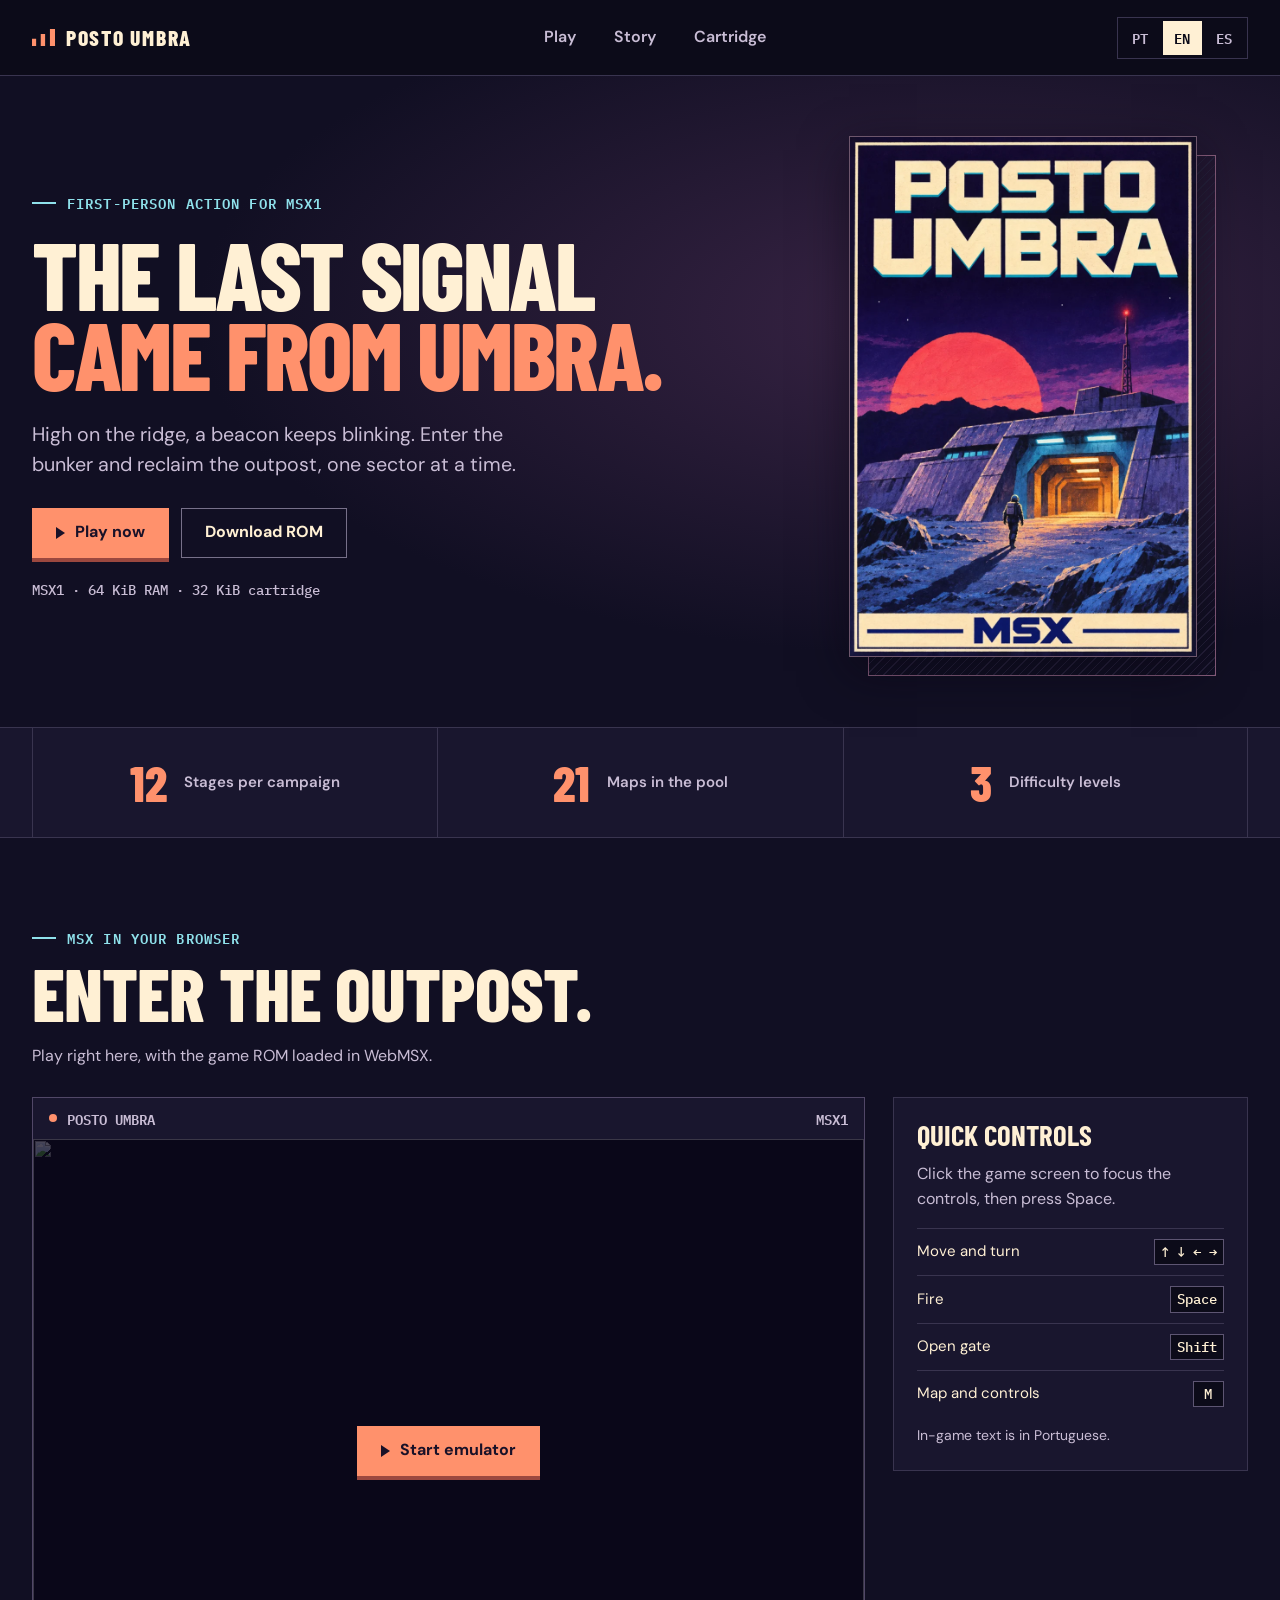
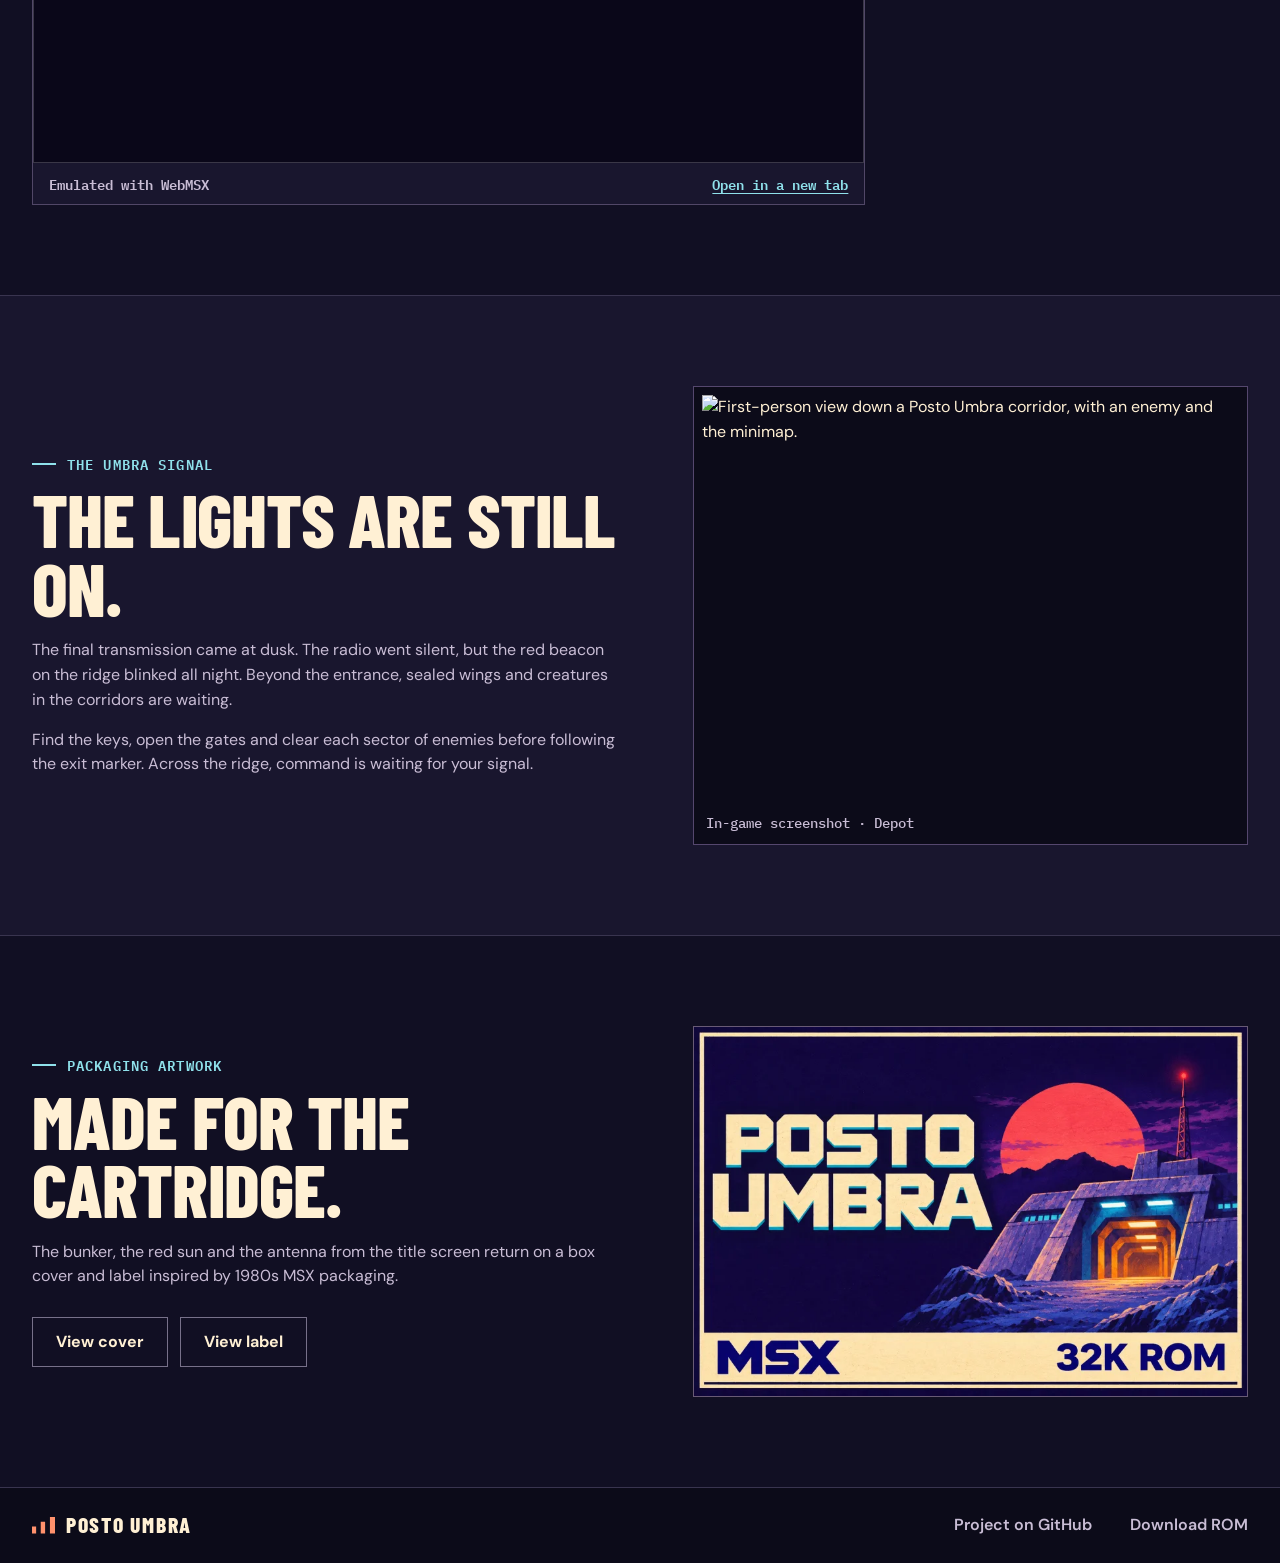
==== site/index.html @ fb12169c "Publica o hotsite multilíngue do Posto Umbra Adiciona WebMSX embutido e sincroniza a ROM do GitHub P" ====
<!doctype html>
<html lang="pt-BR">
<head>
  <meta charset="utf-8">
  <meta name="viewport" content="width=device-width, initial-scale=1">
  <meta name="theme-color" content="#110f23">
  <meta name="description" content="Recupere um bunker isolado em Posto Umbra, um jogo original para MSX1. Jogue no navegador ou baixe a ROM.">
  <meta property="og:type" content="website">
  <meta property="og:title" content="Posto Umbra • Jogue MSX no navegador">
  <meta property="og:description" content="A última transmissão veio do alto da serra. Recupere o posto, setor por setor.">
  <meta property="og:image" content="https://xandroalmeida.github.io/msx-doom/assets/capa.webp">
  <meta property="og:url" content="https://xandroalmeida.github.io/msx-doom/">
  <link rel="canonical" href="https://xandroalmeida.github.io/msx-doom/">
  <link rel="alternate" hreflang="pt-BR" href="https://xandroalmeida.github.io/msx-doom/?lang=pt">
  <link rel="alternate" hreflang="en" href="https://xandroalmeida.github.io/msx-doom/?lang=en">
  <link rel="alternate" hreflang="es" href="https://xandroalmeida.github.io/msx-doom/?lang=es">
  <link rel="preconnect" href="https://fonts.googleapis.com">
  <link rel="preconnect" href="https://fonts.gstatic.com" crossorigin>
  <link href="https://fonts.googleapis.com/css2?family=Barlow+Condensed:wght@600;700;800&family=DM+Sans:wght@400;500;600;700&family=IBM+Plex+Mono:wght@500;600&display=swap" rel="stylesheet">
  <link rel="stylesheet" href="styles.css">
  <script src="locales.js" defer></script>
  <script src="main.js" defer></script>
  <title>Posto Umbra • Jogue MSX no navegador</title>
</head>
<body id="topo">
  <a class="skip-link" href="#main" data-copy="skip">Pular para o conteúdo</a>
  <header class="site-header">
    <div class="shell header-inner">
      <a class="wordmark" href="#topo"><span class="signal-mark" aria-hidden="true"></span>POSTO UMBRA</a>
      <nav class="site-nav" aria-label="Seções" data-label="navigation">
        <a href="#jogar" data-copy="navPlay">Jogar</a>
        <a href="#historia" data-copy="navStory">História</a>
        <a href="#cartucho" data-copy="navCart">Cartucho</a>
      </nav>
      <div class="language-select" role="group" aria-label="Idioma" data-label="language">
        <button type="button" data-language="pt" lang="pt-BR" aria-pressed="true" aria-label="Português">PT</button>
        <button type="button" data-language="en" lang="en" aria-pressed="false" aria-label="English">EN</button>
        <button type="button" data-language="es" lang="es" aria-pressed="false" aria-label="Español">ES</button>
      </div>
    </div>
  </header>

  <main id="main">
    <section class="hero shell" aria-labelledby="hero-title">
      <div class="hero-copy">
        <p class="eyebrow"><span class="signal-line" aria-hidden="true"></span><span data-copy="heroEyebrow">Ação em primeira pessoa para MSX1</span></p>
        <h1 id="hero-title"><span data-copy="heroTitle">O último sinal</span><em data-copy="heroAccent">veio de Umbra.</em></h1>
        <p class="hero-description" data-copy="heroBody">No alto da serra, uma antena insiste em piscar. Entre no bunker e recupere o posto, setor por setor.</p>
        <div class="action-row">
          <a class="button primary" href="#jogar" data-start><span class="play-icon" aria-hidden="true"></span><span data-copy="playNow">Jogar agora</span></a>
          <a class="button secondary" href="posto-umbra.rom" download data-copy="download">Baixar ROM</a>
        </div>
        <p class="hero-platform" data-copy="platform">MSX1 · 64 KiB de RAM · Cartucho de 32 KiB</p>
      </div>
      <figure class="hero-cover">
        <img src="assets/capa.webp" width="800" height="1200" fetchpriority="high" alt="Capa do Posto Umbra. Um explorador diante de um bunker iluminado sob um sol vermelho." data-alt="coverAlt">
      </figure>
    </section>

    <section class="campaign-strip" aria-label="A campanha em números" data-label="stats">
      <dl class="shell campaign-numbers">
        <div><dt data-copy="statStages">Fases por campanha</dt><dd>12</dd></div>
        <div><dt data-copy="statMaps">Mapas no sorteio</dt><dd>21</dd></div>
        <div><dt data-copy="statLevels">Níveis de dificuldade</dt><dd>3</dd></div>
      </dl>
    </section>

    <section class="play-section shell section" id="jogar" aria-labelledby="play-title">
      <div class="section-heading">
        <p class="eyebrow"><span class="signal-line" aria-hidden="true"></span><span data-copy="playEyebrow">MSX no navegador</span></p>
        <h2 id="play-title" data-copy="playTitle">Entre no posto.</h2>
        <p data-copy="playIntro">O jogo roda aqui mesmo, com a ROM carregada no WebMSX.</p>
      </div>
      <div class="play-layout">
        <div class="console">
          <div class="console-header"><span class="console-led" aria-hidden="true"></span><span>POSTO UMBRA</span><span id="release-version">MSX1</span></div>
          <div class="console-screen" id="console-screen">
            <div class="console-poster" id="console-poster">
              <img src="assets/title.png" width="544" height="416" loading="lazy" alt="" aria-hidden="true">
              <button type="button" class="button primary" data-start><span class="play-icon" aria-hidden="true"></span><span data-copy="launch">Iniciar emulador</span></button>
            </div>
          </div>
          <div class="console-footer">
            <span data-copy="emulatorCredit">Emulação com WebMSX</span>
            <a id="external-player" href="https://webmsx.org/cbios/" target="_blank" rel="noopener" data-copy="external">Abrir em outra aba</a>
          </div>
          <noscript><p class="console-note">Ative o JavaScript para jogar no navegador. A ROM também está disponível para download.</p></noscript>
        </div>
        <aside class="play-guide" aria-labelledby="controls-title">
          <h3 id="controls-title" data-copy="controlsTitle">Comandos rápidos</h3>
          <p class="keyboard-hint" data-copy="startHint">Clique na tela do jogo para ativar os controles e pressione Espaço.</p>
          <p class="touch-hint" data-copy="touchHint">Use as setas na tela e toque em A para começar. Na horizontal, há mais espaço para jogar.</p>
          <dl class="key-list">
            <div><dt data-copy="keyMove">Mover e girar</dt><dd><kbd aria-label="Setas" data-label="arrows">↑ ↓ ← →</kbd></dd></div>
            <div><dt data-copy="keyFire">Atirar</dt><dd><kbd data-copy="keySpace">Espaço</kbd></dd></div>
            <div><dt data-copy="keyDoor">Abrir portão</dt><dd><kbd>Shift</kbd></dd></div>
            <div><dt data-copy="keyPause">Mapa e comandos</dt><dd><kbd>M</kbd></dd></div>
          </dl>
          <p class="guide-note" data-copy="gameLanguage">O jogo tem textos em português.</p>
        </aside>
      </div>
    </section>

    <section class="story-band" id="historia" aria-labelledby="story-title">
      <div class="shell section story-layout">
        <div class="story-copy">
          <p class="eyebrow"><span class="signal-line" aria-hidden="true"></span><span data-copy="storyEyebrow">O sinal de Umbra</span></p>
          <h2 id="story-title" data-copy="storyTitle">As luzes ainda estão acesas.</h2>
          <p data-copy="storyBody">A última transmissão chegou ao anoitecer. O rádio ficou mudo, mas a luz vermelha no alto da serra piscou a noite inteira. Quando você cruza a entrada, encontra alas fechadas e criaturas nos corredores.</p>
          <p class="story-end" data-copy="storyEnd">Recolha as chaves, abra os portões e elimine os inimigos antes de seguir até a saída. Do outro lado da serra, a central espera seu sinal.</p>
        </div>
        <figure class="game-frame">
          <img src="assets/gameplay.png" width="544" height="416" loading="lazy" alt="Corredor do Posto Umbra em primeira pessoa, com um inimigo e o minimapa." data-alt="gameplayAlt">
          <figcaption data-copy="gameplayCaption">Captura do jogo · Depósito</figcaption>
        </figure>
      </div>
    </section>

    <section class="packaging shell section" id="cartucho" aria-labelledby="cart-title">
      <div>
        <p class="eyebrow"><span class="signal-line" aria-hidden="true"></span><span data-copy="cartEyebrow">Arte da embalagem</span></p>
        <h2 id="cart-title" data-copy="cartTitle">Pronto para o cartucho.</h2>
        <p data-copy="cartBody">O bunker, o sol vermelho e a antena da abertura ganharam uma capa e um rótulo inspirados nas embalagens de MSX dos anos 80.</p>
        <div class="action-row">
          <a class="button secondary" href="art/capa-posto-umbra.png" data-copy="viewCover">Ver capa</a>
          <a class="button secondary" href="art/rotulo-posto-umbra.png" data-copy="viewLabel">Ver rótulo</a>
        </div>
      </div>
      <img src="assets/rotulo.webp" width="840" height="560" alt="Rótulo do cartucho, com o bunker iluminado e a marca Posto Umbra." data-alt="labelAlt">
    </section>
  </main>

  <footer class="site-footer">
    <div class="shell footer-inner">
      <a class="wordmark" href="#topo"><span class="signal-mark" aria-hidden="true"></span>POSTO UMBRA</a>
      <div class="footer-links">
        <a href="https://github.com/xandroalmeida/msx-doom" data-copy="repo">Projeto no GitHub</a>
        <a href="posto-umbra.rom" download data-copy="download">Baixar ROM</a>
      </div>
    </div>
  </footer>
</body>
</html>
---- site/styles.css ----
:root {
  color-scheme: dark;
  --background: #110f23;
  --surface: #19162e;
  --surface-deep: #0c0b19;
  --line: #39344f;
  --cream: #fff0d4;
  --muted: #c9bdd5;
  --orange: #ff916c;
  --orange-hover: #ffac8f;
  --cyan: #8fe1eb;
  --condensed: "Barlow Condensed", "Arial Narrow", sans-serif;
  --mono: "IBM Plex Mono", monospace;
  --body: "DM Sans", system-ui, sans-serif;
}

*, *::before, *::after { box-sizing: border-box; }
html { scroll-behavior: smooth; }
body {
  margin: 0;
  background: var(--background);
  color: var(--cream);
  font: 1rem/1.55 var(--body);
  -webkit-font-smoothing: antialiased;
}

a { color: inherit; }
a:focus-visible, button:focus-visible {
  outline: 2px solid var(--cyan);
  outline-offset: 5px;
}

[hidden] { display: none !important; }
img { display: block; max-width: 100%; height: auto; }
figure, p, h1, h2, h3, dl, dd { margin: 0; }
.shell { width: min(100% - 64px, 1240px); margin-inline: auto; }
.section { padding-block: 90px; scroll-margin-top: 26px; }

.skip-link {
  position: absolute;
  z-index: 10;
  inset: 12px auto auto 12px;
  padding: 12px 18px;
  background: var(--cream);
  color: var(--surface-deep);
  transform: translateY(-160%);
}
.skip-link:focus { transform: none; }

.site-header {
  border-bottom: 1px solid var(--line);
  background: var(--surface-deep);
}
.header-inner, .footer-inner {
  min-height: 75px;
  display: flex;
  align-items: center;
  justify-content: space-between;
  gap: 24px;
}
.wordmark {
  display: inline-flex;
  align-items: center;
  gap: 11px;
  text-decoration: none;
  font: 800 1.35rem/1 var(--condensed);
  letter-spacing: .08em;
  white-space: nowrap;
}
.signal-mark {
  width: 23px;
  height: 17px;
  background: linear-gradient(to top, var(--orange), var(--orange));
  clip-path: polygon(0 100%, 0 58%, 18% 58%, 18% 100%, 38% 100%, 38% 30%, 57% 30%, 57% 100%, 78% 100%, 78% 0, 100% 0, 100% 100%);
  flex: none;
}
.site-nav, .footer-links { display: flex; gap: clamp(15px, 3vw, 38px); align-items: center; }
.site-nav a, .footer-links a {
  color: var(--muted);
  font-weight: 600;
  text-decoration: none;
  white-space: nowrap;
}
.site-nav a:hover, .footer-links a:hover { color: var(--cream); }
.language-select {
  display: flex;
  border: 1px solid var(--line);
  padding: 3px;
  gap: 3px;
  flex: none;
}
.language-select button {
  min-width: 39px;
  min-height: 34px;
  border: 0;
  background: transparent;
  color: var(--muted);
  font: 600 .875rem var(--mono);
  cursor: pointer;
}
.language-select button[aria-pressed="true"] { background: var(--cream); color: var(--surface-deep); }

.hero {
  display: grid;
  grid-template-columns: minmax(0, 1.35fr) minmax(280px, .9fr);
  align-items: center;
  gap: clamp(38px, 7vw, 105px);
  min-height: 650px;
  padding-block: 60px 70px;
}
.hero::before {
  content: "";
  position: absolute;
  z-index: -1;
  inset: 75px 0 auto;
  height: 670px;
  background: radial-gradient(ellipse at 74% 36%, #392445 0%, var(--background) 56%, var(--background) 75%);
  pointer-events: none;
}
.eyebrow {
  color: var(--cyan);
  display: flex;
  gap: 11px;
  align-items: center;
  font: 600 .875rem/1.45 var(--mono);
  letter-spacing: .08em;
  text-transform: uppercase;
}
.signal-line { width: 24px; flex: none; height: 2px; background: var(--cyan); }
.hero h1 {
  font: 800 clamp(4.6rem, 7.4vw, 7.3rem)/.84 var(--condensed);
  letter-spacing: -.025em;
  text-transform: uppercase;
  margin: 21px 0 25px;
}
.hero h1 span, .hero h1 em { display: block; }
.hero h1 em { color: var(--orange); font-style: normal; }
.hero-description { max-width: 36ch; font-size: 1.23rem; color: var(--muted); }
.hero-platform {
  color: var(--muted);
  font: 500 .875rem/1.45 var(--mono);
  margin-top: 22px;
}
.action-row { display: flex; flex-wrap: wrap; gap: 12px; margin-top: 28px; }
.button {
  display: inline-flex;
  justify-content: center;
  align-items: center;
  gap: 10px;
  min-height: 50px;
  padding: 11px 23px;
  border: 1px solid transparent;
  color: var(--cream);
  font: 700 1rem/1.3 var(--body);
  text-decoration: none;
  cursor: pointer;
  transition: background .16s ease, color .16s ease, border-color .16s ease;
}
.button.primary { color: #191128; background: var(--orange); box-shadow: 0 4px 0 #9c483f; }
.button.primary:hover { background: var(--orange-hover); }
.button.secondary { border-color: #777089; background: transparent; }
.button.secondary:hover { border-color: var(--cream); background: #ffffff0e; }
.play-icon {
  width: 0;
  height: 0;
  border-top: 6px solid transparent;
  border-bottom: 6px solid transparent;
  border-left: 9px solid currentColor;
}
.hero-cover {
  width: min(100%, 348px);
  justify-self: center;
  position: relative;
}
.hero-cover::before {
  content: "";
  position: absolute;
  z-index: -1;
  inset: 19px -19px -19px 19px;
  border: 1px solid #895e7d;
  background: repeating-linear-gradient(-45deg, #26213b 0 1px, transparent 1px 6px);
}
.hero-cover img { border: 1px solid #6d566c; width: 100%; box-shadow: 0 14px 44px #08061290; }

.campaign-strip { border-block: 1px solid var(--line); background: var(--surface); }
.campaign-numbers { display: grid; grid-template-columns: repeat(3, minmax(0, 1fr)); }
.campaign-numbers div {
  display: flex;
  gap: 17px;
  align-items: center;
  justify-content: center;
  min-height: 109px;
  padding: 14px 18px;
  border-left: 1px solid var(--line);
}
.campaign-numbers div:last-child { border-right: 1px solid var(--line); }
.campaign-numbers dd { order: -1; color: var(--orange); font: 800 3.1rem/.9 var(--condensed); }
.campaign-numbers dt { color: var(--muted); font-size: .9375rem; font-weight: 600; }

.section h2 {
  font: 800 clamp(2.85rem, 6vw, 4.65rem)/.92 var(--condensed);
  text-transform: uppercase;
  letter-spacing: -.012em;
  margin-block: 11px 16px;
}
.section-heading { margin-bottom: 28px; }
.section-heading > p:last-child, .story-copy > p:not(.eyebrow), .packaging > div > p:not(.eyebrow) {
  color: var(--muted);
  max-width: 56ch;
}
.play-layout {
  display: grid;
  grid-template-columns: minmax(0, 2.35fr) minmax(235px, 1fr);
  gap: 28px;
  align-items: start;
}
.console { border: 1px solid #514767; background: var(--surface); }
.console-header, .console-footer {
  display: flex;
  gap: 10px;
  align-items: center;
  padding: 11px 16px;
  color: var(--muted);
  font: 600 .875rem/1.4 var(--mono);
}
.console-header span:last-child, .console-footer a { margin-left: auto; }
.console-led { height: 8px; width: 8px; flex: none; background: var(--orange); border-radius: 50%; }
.console-footer { flex-wrap: wrap; }
.console-footer a { color: var(--cyan); text-underline-offset: 3px; }
.console-screen { aspect-ratio: 4 / 3; background: #070611; position: relative; }
.console-poster { position: absolute; inset: 0; display: grid; place-items: center; isolation: isolate; }
.console-poster::after {
  content: "";
  position: absolute;
  inset: 0;
  z-index: -1;
  background: #0b071dbc;
}
.console-poster img { position: absolute; inset: 0; width: 100%; height: 100%; object-fit: cover; z-index: -2; image-rendering: pixelated; }
.console-screen iframe { display: block; width: 100%; height: 100%; border: 0; }
.console-note { margin: 0 16px 12px; color: var(--muted); }

.play-guide { background: var(--surface); border: 1px solid var(--line); padding: 23px; }
.play-guide h3 { font: 700 1.8rem/1 var(--condensed); text-transform: uppercase; }
.play-guide > p { color: var(--muted); margin-top: 13px; }
.play-guide .touch-hint { display: none; }
.key-list { margin-top: 16px; font-size: .9375rem; }
.key-list div { display: flex; justify-content: space-between; gap: 6px; align-items: center; border-top: 1px solid var(--line); padding: 10px 0; }
kbd {
  display: inline-block;
  border: 1px solid #5d5572;
  min-width: 31px;
  text-align: center;
  padding: 2px 6px;
  white-space: nowrap;
  background: var(--surface-deep);
  font: 500 .875rem/1.45 var(--mono);
}
.play-guide .guide-note { font-size: .875rem; margin-top: 8px; }

.story-band { background: var(--surface); border-block: 1px solid var(--line); }
.story-layout, .packaging { display: grid; grid-template-columns: minmax(0, 1fr) minmax(0, .95fr); gap: clamp(28px, 6vw, 80px); align-items: center; }
.story-copy .story-end { color: var(--cream); margin-top: 15px; }
.game-frame { border: 1px solid #55476e; background: var(--surface-deep); padding: 8px; }
.game-frame img { width: 100%; image-rendering: pixelated; }
.game-frame figcaption { color: var(--muted); font: 500 .875rem var(--mono); padding: 8px 4px 4px; }
.packaging img { width: 100%; border: 1px solid #685a75; }
.site-footer { border-top: 1px solid var(--line); background: var(--surface-deep); }
.footer-inner { padding-block: 17px; }

@media (pointer: coarse) {
  .play-guide .touch-hint { display: block; }
  .play-guide .keyboard-hint { display: none; }
}

@media (max-width: 870px) {
  .shell { width: min(100% - 44px, 1240px); }
  .hero { min-height: 0; gap: 30px; grid-template-columns: minmax(0, 1fr) minmax(190px, .65fr); padding-block: 55px; }
  .hero h1 { font-size: clamp(3.8rem, 9.5vw, 6rem); }
  .section { padding-block: 64px; }
  .play-layout { grid-template-columns: minmax(0, 1.8fr) minmax(220px, 1fr); gap: 16px; }
  .play-guide { padding: 18px; }
}

@media (max-width: 640px) {
  .shell { width: calc(100% - 36px); }
  .header-inner { min-height: 62px; flex-wrap: wrap; gap: 0 12px; padding-top: 12px; }
  .header-inner .wordmark { order: 0; }
  .language-select { order: 1; }
  .site-nav { order: 2; width: 100%; padding-block: 10px; gap: 22px; font-size: .9rem; }
  .hero, .story-layout, .packaging, .play-layout { grid-template-columns: minmax(0, 1fr); }
  .hero { padding-block: 38px 47px; gap: 36px; }
  .hero h1 { font-size: clamp(3.75rem, 13.7vw, 5.2rem); margin-block: 14px 18px; }
  .hero-description { font-size: 1.0625rem; }
  .hero-cover { width: min(67%, 290px); }
  .hero-cover::before { inset: 10px -10px -10px 10px; }
  .campaign-numbers div { flex-direction: column; text-align: center; gap: 6px; justify-content: start; min-height: 96px; padding-inline: 5px; }
  .campaign-numbers dd { font-size: 2.5rem; }
  .campaign-numbers dt { font-size: .875rem; line-height: 1.25; }
  .section { padding-block: 50px; }
  .footer-links, .footer-inner { flex-wrap: wrap; gap: 12px 22px; }
  .console-header, .console-footer { padding-inline: 12px; }
}

@media (prefers-reduced-motion: reduce) {
  html { scroll-behavior: auto; }
  * { transition: none !important; }
}
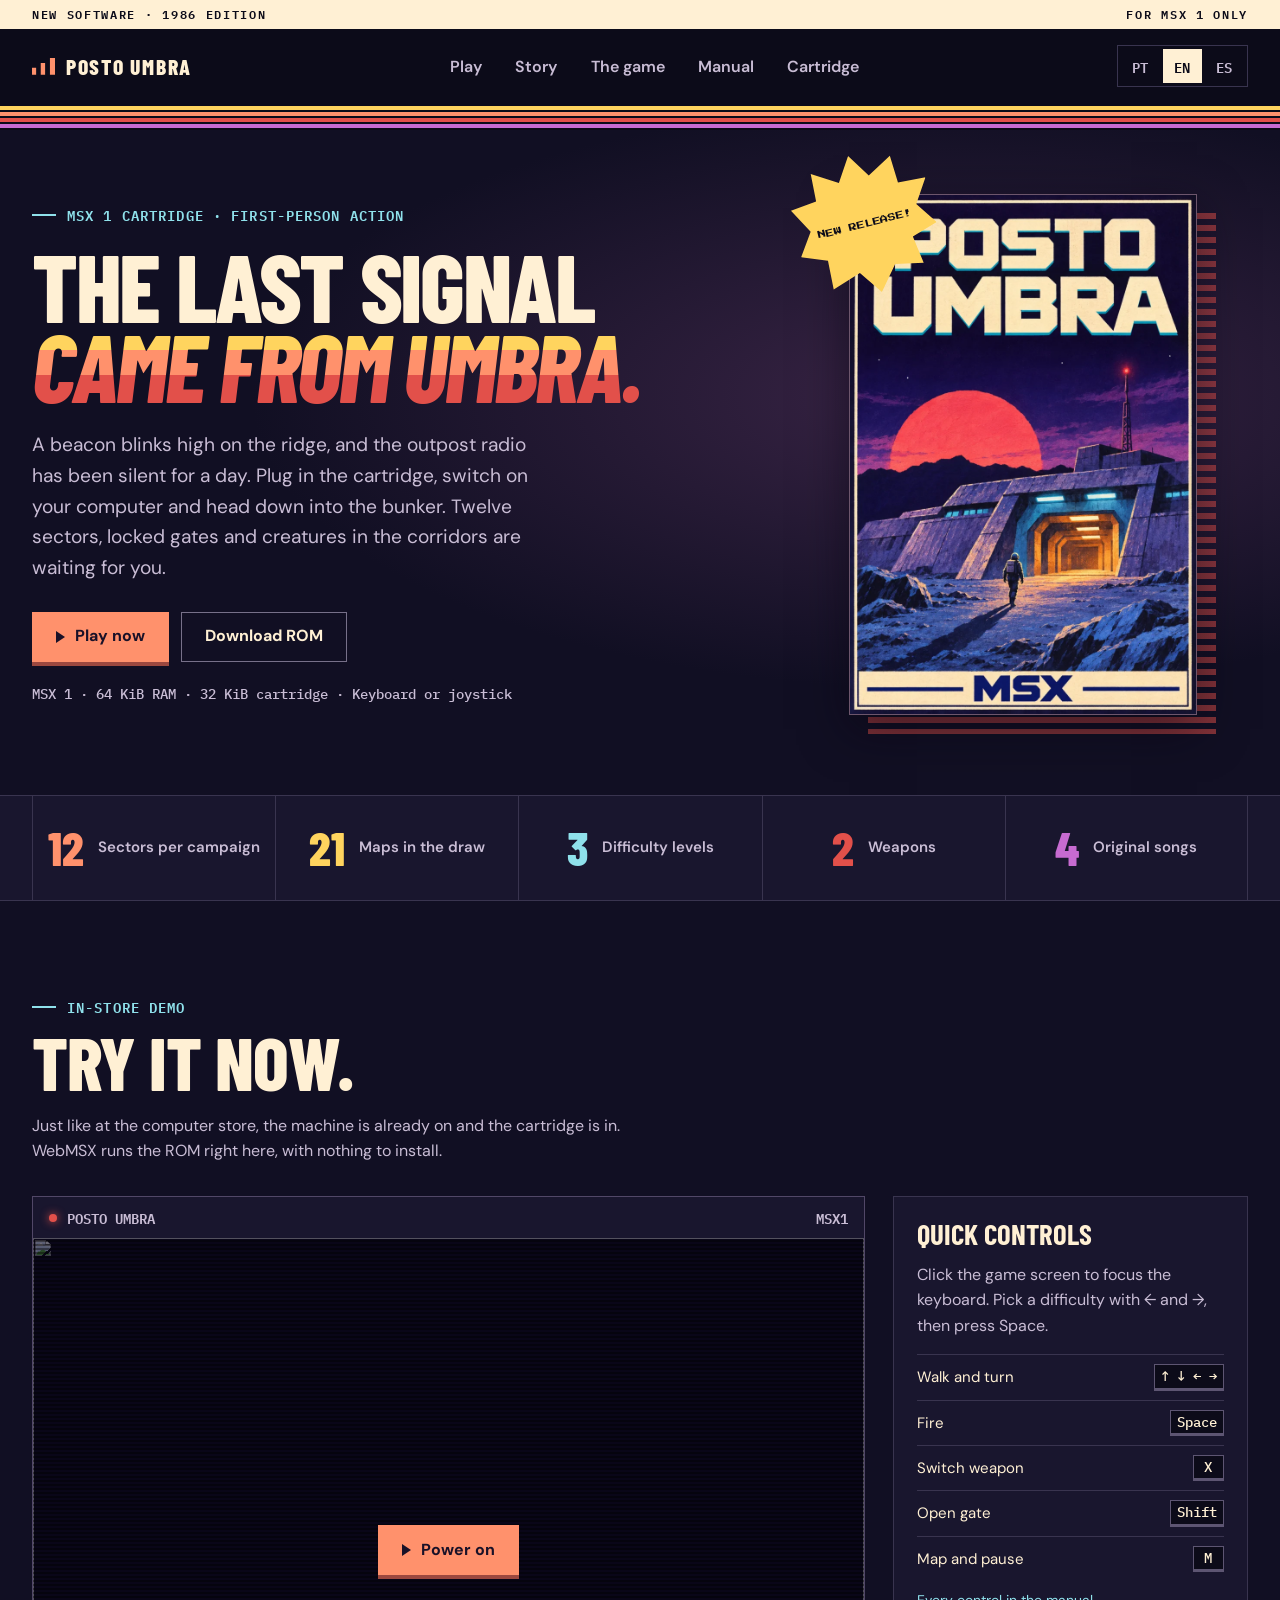
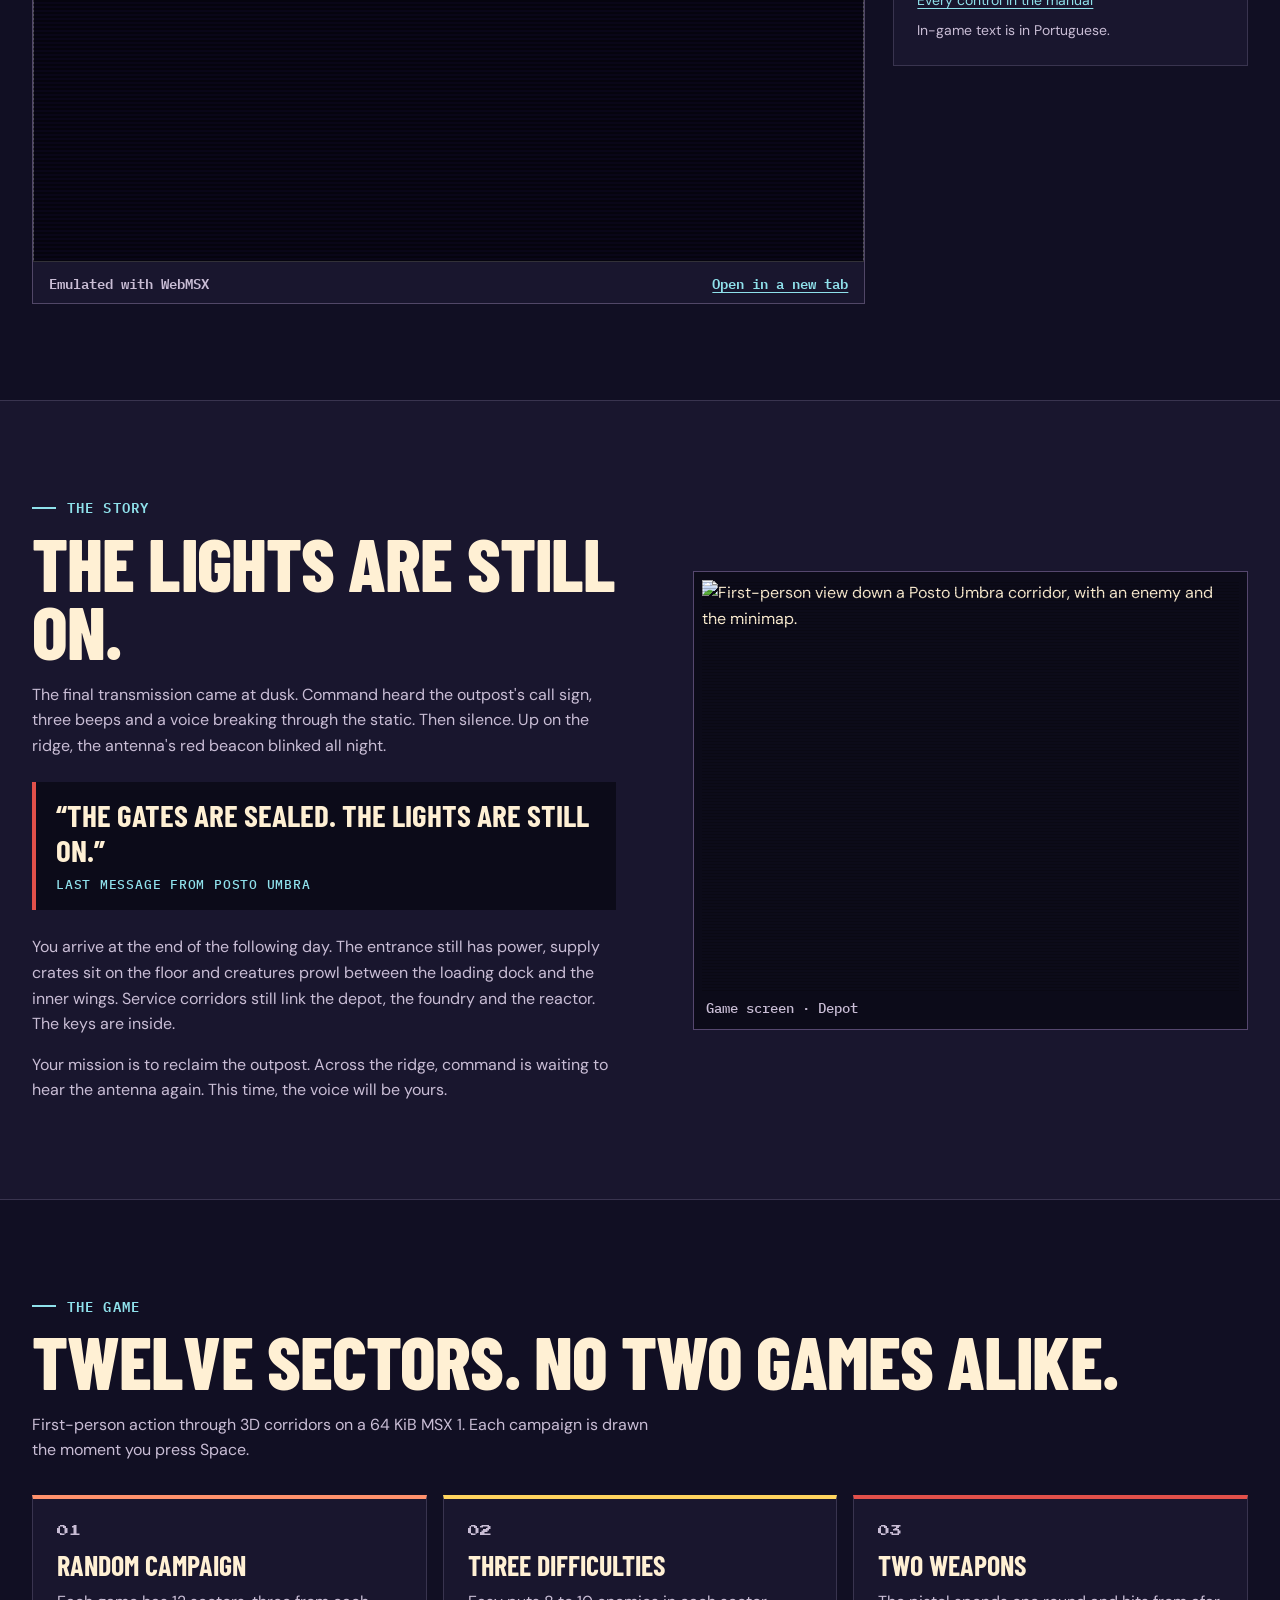
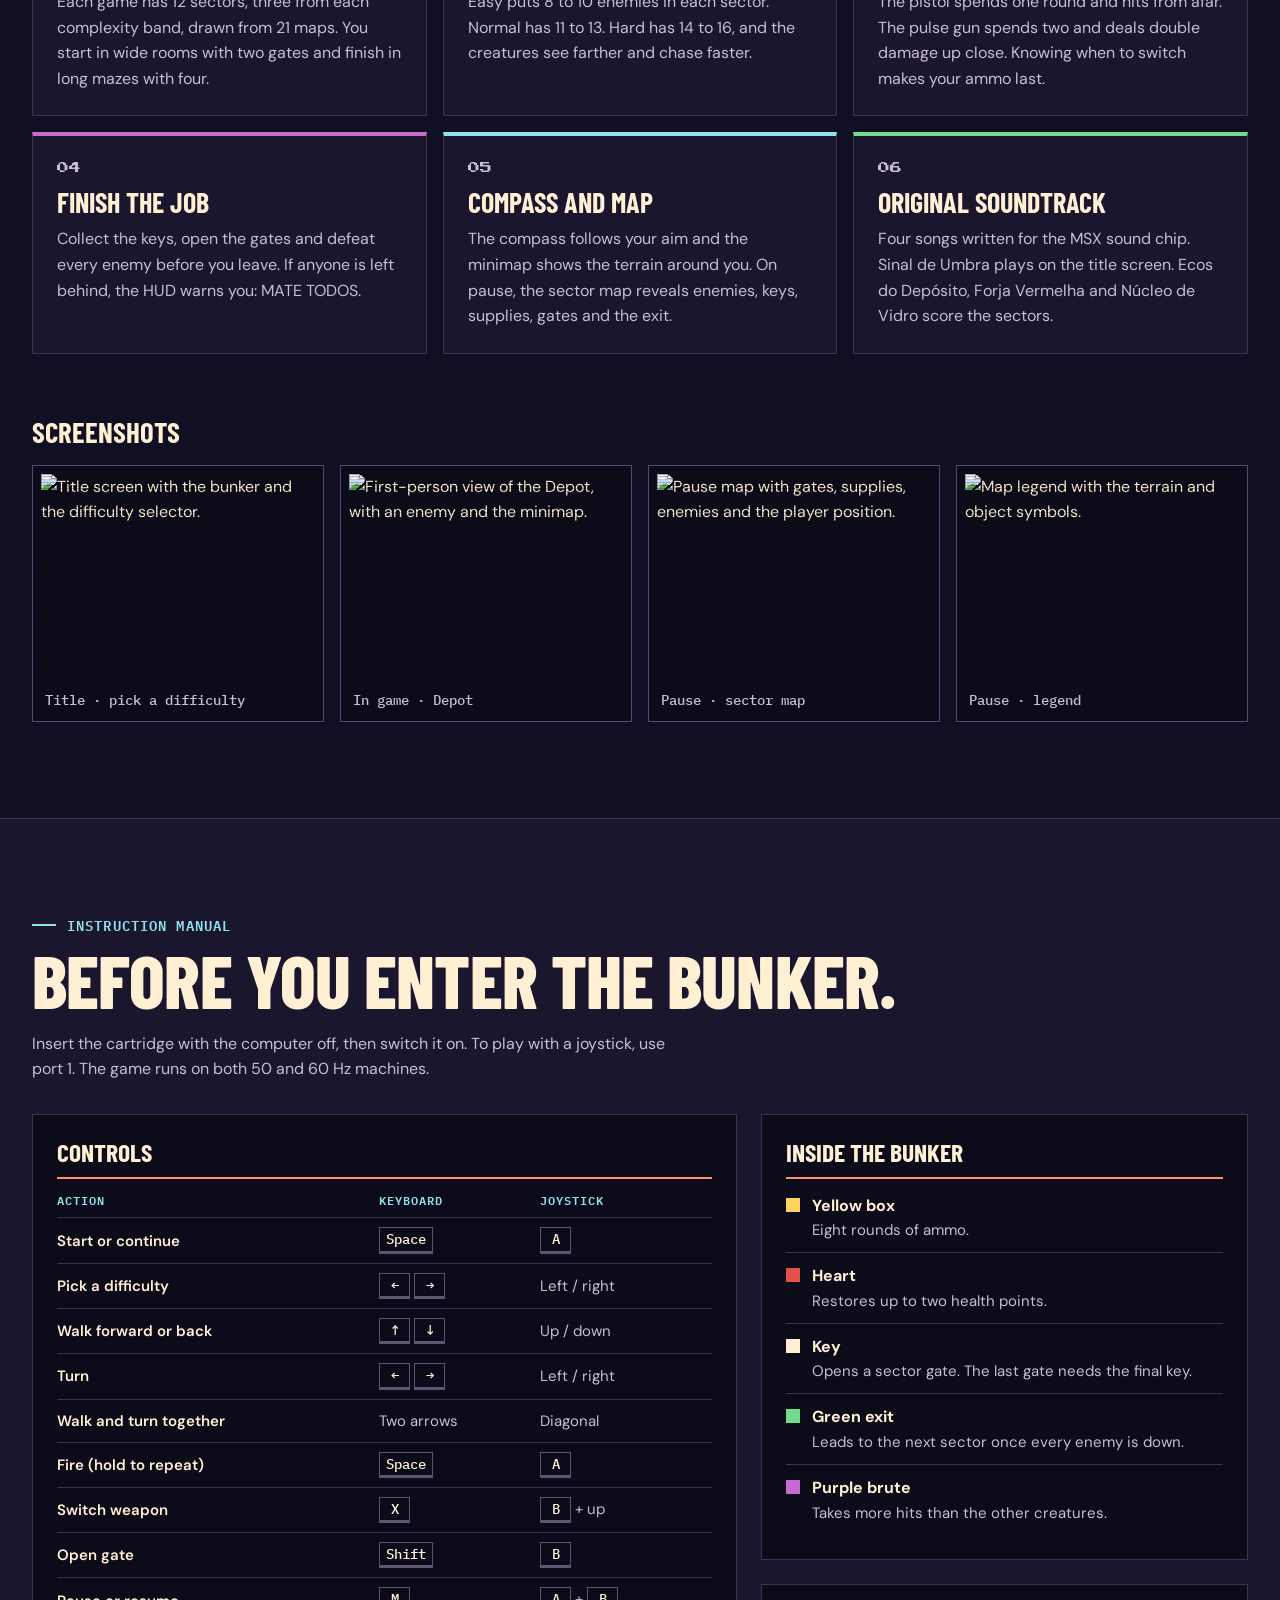
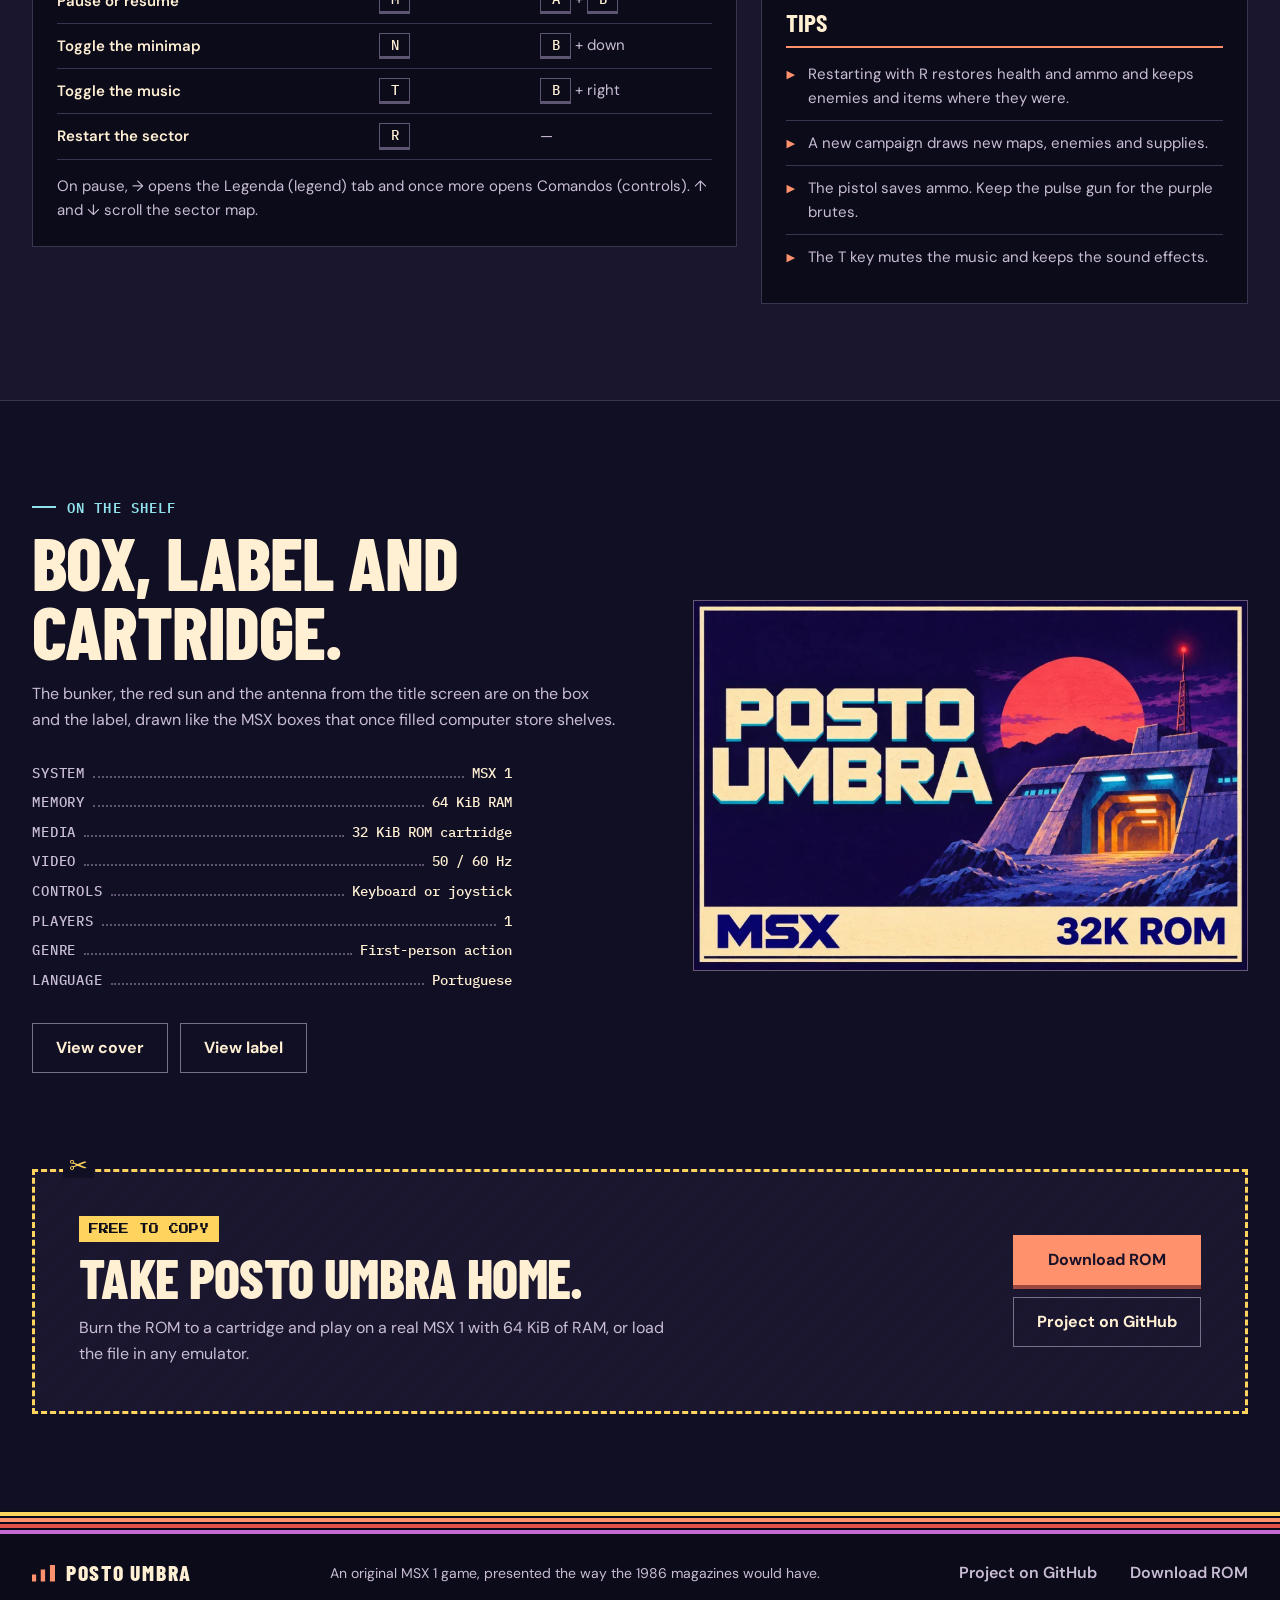
==== commit 4255eb74: "Reescreve o hotsite como anúncio de lançamento de 1986 Apresenta o Posto Umbra como uma página de re" ====
--- a/site/index.html
+++ b/site/index.html
@@ -4,10 +4,10 @@
   <meta charset="utf-8">
   <meta name="viewport" content="width=device-width, initial-scale=1">
   <meta name="theme-color" content="#110f23">
-  <meta name="description" content="Recupere um bunker isolado em Posto Umbra, um jogo original para MSX1. Jogue no navegador ou baixe a ROM.">
+  <meta name="description" content="Posto Umbra, cartucho de ação em primeira pessoa para MSX 1. Doze setores, portões trancados e criaturas nos corredores. Jogue no navegador ou baixe a ROM.">
   <meta property="og:type" content="website">
-  <meta property="og:title" content="Posto Umbra • Jogue MSX no navegador">
-  <meta property="og:description" content="A última transmissão veio do alto da serra. Recupere o posto, setor por setor.">
+  <meta property="og:title" content="Posto Umbra • Lançamento para MSX 1">
+  <meta property="og:description" content="A última transmissão veio do alto da serra. Encaixe o cartucho e recupere o posto, setor por setor.">
   <meta property="og:image" content="https://xandroalmeida.github.io/msx-doom/assets/capa.webp">
   <meta property="og:url" content="https://xandroalmeida.github.io/msx-doom/">
   <link rel="canonical" href="https://xandroalmeida.github.io/msx-doom/">
@@ -16,20 +16,28 @@
   <link rel="alternate" hreflang="es" href="https://xandroalmeida.github.io/msx-doom/?lang=es">
   <link rel="preconnect" href="https://fonts.googleapis.com">
   <link rel="preconnect" href="https://fonts.gstatic.com" crossorigin>
-  <link href="https://fonts.googleapis.com/css2?family=Barlow+Condensed:wght@600;700;800&family=DM+Sans:wght@400;500;600;700&family=IBM+Plex+Mono:wght@500;600&display=swap" rel="stylesheet">
+  <link href="https://fonts.googleapis.com/css2?family=Barlow+Condensed:ital,wght@0,600;0,700;0,800;1,800&family=DM+Sans:wght@400;500;600;700&family=IBM+Plex+Mono:wght@500;600&family=Press+Start+2P&display=swap" rel="stylesheet">
   <link rel="stylesheet" href="styles.css">
   <script src="locales.js" defer></script>
   <script src="main.js" defer></script>
-  <title>Posto Umbra • Jogue MSX no navegador</title>
+  <title>Posto Umbra • Lançamento para MSX 1</title>
 </head>
 <body id="topo">
   <a class="skip-link" href="#main" data-copy="skip">Pular para o conteúdo</a>
+  <div class="masthead">
+    <div class="shell masthead-inner">
+      <span data-copy="mastLeft">Novidades em software · Edição de 1986</span>
+      <span data-copy="mastRight">Exclusivo para MSX 1</span>
+    </div>
+  </div>
   <header class="site-header">
     <div class="shell header-inner">
       <a class="wordmark" href="#topo"><span class="signal-mark" aria-hidden="true"></span>POSTO UMBRA</a>
       <nav class="site-nav" aria-label="Seções" data-label="navigation">
         <a href="#jogar" data-copy="navPlay">Jogar</a>
         <a href="#historia" data-copy="navStory">História</a>
+        <a href="#jogo" data-copy="navGame">O jogo</a>
+        <a href="#manual" data-copy="navManual">Manual</a>
         <a href="#cartucho" data-copy="navCart">Cartucho</a>
       </nav>
       <div class="language-select" role="group" aria-label="Idioma" data-label="language">
@@ -39,37 +47,41 @@
       </div>
     </div>
   </header>
+  <div class="color-bars" aria-hidden="true"><span></span><span></span><span></span><span></span></div>
 
   <main id="main">
     <section class="hero shell" aria-labelledby="hero-title">
       <div class="hero-copy">
-        <p class="eyebrow"><span class="signal-line" aria-hidden="true"></span><span data-copy="heroEyebrow">Ação em primeira pessoa para MSX1</span></p>
+        <p class="eyebrow"><span class="signal-line" aria-hidden="true"></span><span data-copy="heroEyebrow">Cartucho para MSX 1 · Ação em primeira pessoa</span></p>
         <h1 id="hero-title"><span data-copy="heroTitle">O último sinal</span><em data-copy="heroAccent">veio de Umbra.</em></h1>
-        <p class="hero-description" data-copy="heroBody">No alto da serra, uma antena insiste em piscar. Entre no bunker e recupere o posto, setor por setor.</p>
+        <p class="hero-description" data-copy="heroBody">Uma antena pisca no alto da serra e o rádio do posto está mudo há um dia. Encaixe o cartucho, ligue o micro e desça ao bunker. Doze setores, portões trancados e criaturas nos corredores esperam por você.</p>
         <div class="action-row">
           <a class="button primary" href="#jogar" data-start><span class="play-icon" aria-hidden="true"></span><span data-copy="playNow">Jogar agora</span></a>
           <a class="button secondary" href="posto-umbra.rom" download data-copy="download">Baixar ROM</a>
         </div>
-        <p class="hero-platform" data-copy="platform">MSX1 · 64 KiB de RAM · Cartucho de 32 KiB</p>
+        <p class="hero-platform" data-copy="platform">MSX 1 · 64 KiB de RAM · Cartucho de 32 KiB · Teclado ou joystick</p>
       </div>
       <figure class="hero-cover">
+        <span class="burst" aria-hidden="true"><span data-copy="burst">Lançamento!</span></span>
         <img src="assets/capa.webp" width="800" height="1200" fetchpriority="high" alt="Capa do Posto Umbra. Um explorador diante de um bunker iluminado sob um sol vermelho." data-alt="coverAlt">
       </figure>
     </section>
 
-    <section class="campaign-strip" aria-label="A campanha em números" data-label="stats">
+    <section class="campaign-strip" aria-label="O cartucho em números" data-label="stats">
       <dl class="shell campaign-numbers">
-        <div><dt data-copy="statStages">Fases por campanha</dt><dd>12</dd></div>
+        <div><dt data-copy="statStages">Setores por campanha</dt><dd>12</dd></div>
         <div><dt data-copy="statMaps">Mapas no sorteio</dt><dd>21</dd></div>
-        <div><dt data-copy="statLevels">Níveis de dificuldade</dt><dd>3</dd></div>
+        <div><dt data-copy="statLevels">Dificuldades</dt><dd>3</dd></div>
+        <div><dt data-copy="statWeapons">Armas</dt><dd>2</dd></div>
+        <div><dt data-copy="statSongs">Músicas originais</dt><dd>4</dd></div>
       </dl>
     </section>
 
     <section class="play-section shell section" id="jogar" aria-labelledby="play-title">
       <div class="section-heading">
-        <p class="eyebrow"><span class="signal-line" aria-hidden="true"></span><span data-copy="playEyebrow">MSX no navegador</span></p>
-        <h2 id="play-title" data-copy="playTitle">Entre no posto.</h2>
-        <p data-copy="playIntro">O jogo roda aqui mesmo, com a ROM carregada no WebMSX.</p>
+        <p class="eyebrow"><span class="signal-line" aria-hidden="true"></span><span data-copy="playEyebrow">Demonstração na vitrine</span></p>
+        <h2 id="play-title" data-copy="playTitle">Experimente agora.</h2>
+        <p data-copy="playIntro">Como na loja de informática, o micro já está ligado e o cartucho está encaixado. O WebMSX roda a ROM aqui mesmo, sem instalar nada.</p>
       </div>
       <div class="play-layout">
         <div class="console">
@@ -77,7 +89,7 @@
           <div class="console-screen" id="console-screen">
             <div class="console-poster" id="console-poster">
               <img src="assets/title.png" width="544" height="416" loading="lazy" alt="" aria-hidden="true">
-              <button type="button" class="button primary" data-start><span class="play-icon" aria-hidden="true"></span><span data-copy="launch">Iniciar emulador</span></button>
+              <button type="button" class="button primary" data-start><span class="play-icon" aria-hidden="true"></span><span data-copy="launch">Ligar o micro</span></button>
             </div>
           </div>
           <div class="console-footer">
@@ -88,15 +100,17 @@
         </div>
         <aside class="play-guide" aria-labelledby="controls-title">
           <h3 id="controls-title" data-copy="controlsTitle">Comandos rápidos</h3>
-          <p class="keyboard-hint" data-copy="startHint">Clique na tela do jogo para ativar os controles e pressione Espaço.</p>
-          <p class="touch-hint" data-copy="touchHint">Use as setas na tela e toque em A para começar. Na horizontal, há mais espaço para jogar.</p>
+          <p class="keyboard-hint" data-copy="startHint">Clique na tela do jogo para ativar o teclado. Escolha a dificuldade com ← e → e pressione Espaço.</p>
+          <p class="touch-hint" data-copy="touchHint">Use as setas na tela e toque em A para começar. Na horizontal, sobra mais espaço para jogar.</p>
           <dl class="key-list">
-            <div><dt data-copy="keyMove">Mover e girar</dt><dd><kbd aria-label="Setas" data-label="arrows">↑ ↓ ← →</kbd></dd></div>
+            <div><dt data-copy="keyMove">Andar e girar</dt><dd><kbd aria-label="Setas" data-label="arrows">↑ ↓ ← →</kbd></dd></div>
             <div><dt data-copy="keyFire">Atirar</dt><dd><kbd data-copy="keySpace">Espaço</kbd></dd></div>
+            <div><dt data-copy="keyWeapon">Trocar de arma</dt><dd><kbd>X</kbd></dd></div>
             <div><dt data-copy="keyDoor">Abrir portão</dt><dd><kbd>Shift</kbd></dd></div>
-            <div><dt data-copy="keyPause">Mapa e comandos</dt><dd><kbd>M</kbd></dd></div>
+            <div><dt data-copy="keyPause">Mapa e pausa</dt><dd><kbd>M</kbd></dd></div>
           </dl>
-          <p class="guide-note" data-copy="gameLanguage">O jogo tem textos em português.</p>
+          <p class="guide-note"><a href="#manual" data-copy="guideMore">Todos os comandos no manual</a></p>
+          <p class="guide-note" data-copy="gameLanguage">Os textos do jogo estão em português.</p>
         </aside>
       </div>
     </section>
@@ -104,35 +118,179 @@
     <section class="story-band" id="historia" aria-labelledby="story-title">
       <div class="shell section story-layout">
         <div class="story-copy">
-          <p class="eyebrow"><span class="signal-line" aria-hidden="true"></span><span data-copy="storyEyebrow">O sinal de Umbra</span></p>
+          <p class="eyebrow"><span class="signal-line" aria-hidden="true"></span><span data-copy="storyEyebrow">A história</span></p>
           <h2 id="story-title" data-copy="storyTitle">As luzes ainda estão acesas.</h2>
-          <p data-copy="storyBody">A última transmissão chegou ao anoitecer. O rádio ficou mudo, mas a luz vermelha no alto da serra piscou a noite inteira. Quando você cruza a entrada, encontra alas fechadas e criaturas nos corredores.</p>
-          <p class="story-end" data-copy="storyEnd">Recolha as chaves, abra os portões e elimine os inimigos antes de seguir até a saída. Do outro lado da serra, a central espera seu sinal.</p>
-        </div>
-        <figure class="game-frame">
+          <p data-copy="storyBody1">A última transmissão chegou ao anoitecer. A central ouviu o identificador do posto, três bipes e uma voz entrecortada pelo ruído. Depois, silêncio. No alto da serra, o farol vermelho da antena piscou a noite inteira.</p>
+          <blockquote class="radio-quote">
+            <p data-copy="storyQuote">“Os portões fecharam. As luzes ainda estão acesas.”</p>
+            <footer data-copy="storyQuoteSource">Última mensagem do Posto Umbra</footer>
+          </blockquote>
+          <p data-copy="storyBody2">Você chega no fim do dia seguinte. Há energia na entrada, caixas de suprimentos no chão e criaturas entre a doca e as alas internas. Os depósitos, a fundição e o reator ainda se ligam pelos corredores de serviço. As chaves ficaram do lado de dentro.</p>
+          <p class="story-end" data-copy="storyEnd">Sua missão é recuperar o posto. Do outro lado da serra, a central espera ouvir a antena de novo. Desta vez, a voz será sua.</p>
+        </div>
+        <figure class="game-frame crt">
           <img src="assets/gameplay.png" width="544" height="416" loading="lazy" alt="Corredor do Posto Umbra em primeira pessoa, com um inimigo e o minimapa." data-alt="gameplayAlt">
-          <figcaption data-copy="gameplayCaption">Captura do jogo · Depósito</figcaption>
-        </figure>
+          <figcaption data-copy="gameplayCaption">Tela do jogo · Depósito</figcaption>
+        </figure>
+      </div>
+    </section>
+
+    <section class="features shell section" id="jogo" aria-labelledby="game-title">
+      <div class="section-heading">
+        <p class="eyebrow"><span class="signal-line" aria-hidden="true"></span><span data-copy="gameEyebrow">O jogo</span></p>
+        <h2 id="game-title" data-copy="gameTitle">Doze setores. Nenhuma partida igual.</h2>
+        <p data-copy="gameIntro">Ação em primeira pessoa com corredores em três dimensões, num MSX 1 de 64 KiB. Cada campanha é sorteada na hora em que você aperta Espaço.</p>
+      </div>
+      <ol class="feature-grid">
+        <li>
+          <h3 data-copy="f1Title">Campanha sorteada</h3>
+          <p data-copy="f1Body">São 12 setores por partida, três de cada faixa de complexidade, entre 21 mapas. Você começa em salas amplas com dois portões e termina em labirintos longos com quatro.</p>
+        </li>
+        <li>
+          <h3 data-copy="f2Title">Três dificuldades</h3>
+          <p data-copy="f2Body">No Fácil, cada setor tem de 8 a 10 inimigos. No Normal, de 11 a 13. No Difícil, de 14 a 16, e as criaturas enxergam mais longe e perseguem mais rápido.</p>
+        </li>
+        <li>
+          <h3 data-copy="f3Title">Duas armas</h3>
+          <p data-copy="f3Body">A pistola gasta uma carga e acerta de longe. A arma de pulso gasta duas e causa dano dobrado de perto. Saber a hora de trocar faz a munição render.</p>
+        </li>
+        <li>
+          <h3 data-copy="f4Title">Missão completa</h3>
+          <p data-copy="f4Body">Recolha as chaves, abra os portões e elimine todos os inimigos antes de sair. Se alguém ficar para trás, o painel avisa: MATE TODOS.</p>
+        </li>
+        <li>
+          <h3 data-copy="f5Title">Bússola e mapa</h3>
+          <p data-copy="f5Body">A bússola segue a mira e o minimapa mostra o terreno ao redor. Na pausa, o mapa do setor revela inimigos, chaves, suprimentos, portões e a saída.</p>
+        </li>
+        <li>
+          <h3 data-copy="f6Title">Trilha original</h3>
+          <p data-copy="f6Body">Quatro músicas feitas para o chip de som do MSX. Sinal de Umbra toca na abertura. Ecos do Depósito, Forja Vermelha e Núcleo de Vidro acompanham os setores.</p>
+        </li>
+      </ol>
+
+      <h3 class="gallery-title" data-copy="galleryTitle">Telas do jogo</h3>
+      <div class="gallery">
+        <figure class="crt">
+          <img src="assets/title.png" width="544" height="416" loading="lazy" alt="Tela de abertura com o bunker e o seletor de dificuldade." data-alt="shotTitleAlt">
+          <figcaption data-copy="shotTitle">Abertura · escolha da dificuldade</figcaption>
+        </figure>
+        <figure class="crt">
+          <img src="assets/gameplay.png" width="544" height="416" loading="lazy" alt="Visão em primeira pessoa do Depósito, com um inimigo e o minimapa." data-alt="shotGameAlt">
+          <figcaption data-copy="shotGame">Em jogo · Depósito</figcaption>
+        </figure>
+        <figure class="crt">
+          <img src="assets/map.png" width="544" height="416" loading="lazy" alt="Mapa de pausa com portões, suprimentos, inimigos e a posição do jogador." data-alt="shotMapAlt">
+          <figcaption data-copy="shotMap">Pausa · mapa do setor</figcaption>
+        </figure>
+        <figure class="crt">
+          <img src="assets/legend.png" width="544" height="416" loading="lazy" alt="Legenda do mapa com os símbolos do terreno e dos objetos." data-alt="shotLegendAlt">
+          <figcaption data-copy="shotLegend">Pausa · legenda</figcaption>
+        </figure>
+      </div>
+    </section>
+
+    <section class="manual-band" id="manual" aria-labelledby="manual-title">
+      <div class="shell section">
+        <div class="section-heading">
+          <p class="eyebrow"><span class="signal-line" aria-hidden="true"></span><span data-copy="manualEyebrow">Manual de instruções</span></p>
+          <h2 id="manual-title" data-copy="manualTitle">Antes de descer ao bunker.</h2>
+          <p data-copy="manualIntro">Encaixe o cartucho com o micro desligado e só então ligue. Para jogar com joystick, use a porta 1. O jogo funciona em aparelhos de 50 e de 60 Hz.</p>
+        </div>
+        <div class="manual-layout">
+          <div class="manual-page">
+            <h3 data-copy="tableTitle">Comandos</h3>
+            <div class="table-wrap">
+              <table class="controls-table">
+                <thead>
+                  <tr><th scope="col" data-copy="colAction">Ação</th><th scope="col" data-copy="colKeyboard">Teclado</th><th scope="col" data-copy="colJoystick">Joystick</th></tr>
+                </thead>
+                <tbody>
+                  <tr><th scope="row" data-copy="cStart">Começar ou avançar</th><td><kbd data-copy="keySpace">Espaço</kbd></td><td><kbd>A</kbd></td></tr>
+                  <tr><th scope="row" data-copy="cDifficulty">Escolher a dificuldade</th><td><kbd>←</kbd> <kbd>→</kbd></td><td data-copy="jLeftRight">Esquerda / direita</td></tr>
+                  <tr><th scope="row" data-copy="cWalk">Avançar ou recuar</th><td><kbd>↑</kbd> <kbd>↓</kbd></td><td data-copy="jUpDown">Cima / baixo</td></tr>
+                  <tr><th scope="row" data-copy="cTurn">Girar</th><td><kbd>←</kbd> <kbd>→</kbd></td><td data-copy="jLeftRight">Esquerda / direita</td></tr>
+                  <tr><th scope="row" data-copy="cStrafe">Andar e girar juntos</th><td data-copy="kTwoArrows">Duas setas</td><td data-copy="jDiagonal">Diagonal</td></tr>
+                  <tr><th scope="row" data-copy="cFire">Atirar (segure para repetir)</th><td><kbd data-copy="keySpace">Espaço</kbd></td><td><kbd>A</kbd></td></tr>
+                  <tr><th scope="row" data-copy="cWeapon">Trocar de arma</th><td><kbd>X</kbd></td><td><kbd>B</kbd> + <span data-copy="jUp">cima</span></td></tr>
+                  <tr><th scope="row" data-copy="cGate">Abrir portão</th><td><kbd data-copy="keyShift">Shift</kbd></td><td><kbd>B</kbd></td></tr>
+                  <tr><th scope="row" data-copy="cPause">Pausar ou retomar</th><td><kbd>M</kbd></td><td><kbd>A</kbd> + <kbd>B</kbd></td></tr>
+                  <tr><th scope="row" data-copy="cMinimap">Ligar ou desligar o minimapa</th><td><kbd>N</kbd></td><td><kbd>B</kbd> + <span data-copy="jDown">baixo</span></td></tr>
+                  <tr><th scope="row" data-copy="cMusic">Ligar ou desligar a música</th><td><kbd>T</kbd></td><td><kbd>B</kbd> + <span data-copy="jRight">direita</span></td></tr>
+                  <tr><th scope="row" data-copy="cRestart">Reiniciar o setor</th><td><kbd>R</kbd></td><td>—</td></tr>
+                </tbody>
+              </table>
+            </div>
+            <p class="manual-note" data-copy="pauseNote">Na pausa, → abre a aba Legenda e mais um toque abre Comandos. ↑ e ↓ rolam o mapa do setor.</p>
+          </div>
+          <div class="manual-side">
+            <div class="manual-page">
+              <h3 data-copy="itemsTitle">No bunker</h3>
+              <ul class="legend-list">
+                <li><span class="swatch yellow" aria-hidden="true"></span><strong data-copy="iAmmo">Caixa amarela</strong><span data-copy="iAmmoBody">Oito cargas de munição.</span></li>
+                <li><span class="swatch red" aria-hidden="true"></span><strong data-copy="iHeart">Coração</strong><span data-copy="iHeartBody">Recupera até dois pontos de vida.</span></li>
+                <li><span class="swatch cream" aria-hidden="true"></span><strong data-copy="iKey">Chave</strong><span data-copy="iKeyBody">Abre o portão do setor. O último pede a chave final.</span></li>
+                <li><span class="swatch green" aria-hidden="true"></span><strong data-copy="iExit">Saída verde</strong><span data-copy="iExitBody">Leva ao próximo setor, com todos os inimigos abatidos.</span></li>
+                <li><span class="swatch purple" aria-hidden="true"></span><strong data-copy="iBrute">Bruto roxo</strong><span data-copy="iBruteBody">Resiste a mais disparos que as outras criaturas.</span></li>
+              </ul>
+            </div>
+            <div class="manual-page tips">
+              <h3 data-copy="tipsTitle">Dicas</h3>
+              <ul>
+                <li data-copy="tip1">Reiniciar com R repõe vida e munição e mantém inimigos e itens nos mesmos lugares.</li>
+                <li data-copy="tip2">Uma campanha nova sorteia de novo os mapas, os inimigos e os suprimentos.</li>
+                <li data-copy="tip3">A pistola economiza carga. Guarde o pulso para os brutos roxos.</li>
+                <li data-copy="tip4">A tecla T silencia a música e mantém os efeitos sonoros.</li>
+              </ul>
+            </div>
+          </div>
+        </div>
       </div>
     </section>
 
     <section class="packaging shell section" id="cartucho" aria-labelledby="cart-title">
       <div>
-        <p class="eyebrow"><span class="signal-line" aria-hidden="true"></span><span data-copy="cartEyebrow">Arte da embalagem</span></p>
-        <h2 id="cart-title" data-copy="cartTitle">Pronto para o cartucho.</h2>
-        <p data-copy="cartBody">O bunker, o sol vermelho e a antena da abertura ganharam uma capa e um rótulo inspirados nas embalagens de MSX dos anos 80.</p>
+        <p class="eyebrow"><span class="signal-line" aria-hidden="true"></span><span data-copy="cartEyebrow">Na prateleira</span></p>
+        <h2 id="cart-title" data-copy="cartTitle">Caixa, rótulo e cartucho.</h2>
+        <p data-copy="cartBody">O bunker, o sol vermelho e a antena da abertura estão na capa e no rótulo, desenhados como as caixas de MSX que enchiam as prateleiras das lojas.</p>
+        <dl class="spec-sheet" aria-label="Ficha técnica" data-label="specLabel">
+          <div><dt data-copy="sSystem">Sistema</dt><dd>MSX 1</dd></div>
+          <div><dt data-copy="sMemory">Memória</dt><dd data-copy="sMemoryVal">64 KiB de RAM</dd></div>
+          <div><dt data-copy="sMedia">Mídia</dt><dd data-copy="sMediaVal">Cartucho ROM de 32 KiB</dd></div>
+          <div><dt data-copy="sVideo">Vídeo</dt><dd>50 / 60 Hz</dd></div>
+          <div><dt data-copy="sInput">Controles</dt><dd data-copy="sInputVal">Teclado ou joystick</dd></div>
+          <div><dt data-copy="sPlayers">Jogadores</dt><dd>1</dd></div>
+          <div><dt data-copy="sGenre">Gênero</dt><dd data-copy="sGenreVal">Ação em primeira pessoa</dd></div>
+          <div><dt data-copy="sLang">Idioma</dt><dd data-copy="sLangVal">Português</dd></div>
+        </dl>
         <div class="action-row">
           <a class="button secondary" href="art/capa-posto-umbra.png" data-copy="viewCover">Ver capa</a>
           <a class="button secondary" href="art/rotulo-posto-umbra.png" data-copy="viewLabel">Ver rótulo</a>
         </div>
       </div>
-      <img src="assets/rotulo.webp" width="840" height="560" alt="Rótulo do cartucho, com o bunker iluminado e a marca Posto Umbra." data-alt="labelAlt">
+      <img src="assets/rotulo.webp" width="840" height="560" loading="lazy" alt="Rótulo do cartucho, com o bunker iluminado e a marca Posto Umbra." data-alt="labelAlt">
+    </section>
+
+    <section class="shell coupon-section" aria-labelledby="coupon-title">
+      <div class="coupon">
+        <span class="scissors" aria-hidden="true">✂</span>
+        <div>
+          <p class="coupon-tag" data-copy="couponTag">Distribuição livre</p>
+          <h2 id="coupon-title" data-copy="couponTitle">Leve o Posto Umbra para casa.</h2>
+          <p data-copy="couponBody">Grave a ROM num cartucho e jogue num MSX 1 de verdade, com 64 KiB de RAM, ou carregue o arquivo em qualquer emulador.</p>
+        </div>
+        <div class="coupon-actions">
+          <a class="button primary" href="posto-umbra.rom" download data-copy="download">Baixar ROM</a>
+          <a class="button secondary" href="https://github.com/xandroalmeida/msx-doom" data-copy="repo">Projeto no GitHub</a>
+        </div>
+      </div>
     </section>
   </main>
 
   <footer class="site-footer">
+    <div class="color-bars" aria-hidden="true"><span></span><span></span><span></span><span></span></div>
     <div class="shell footer-inner">
       <a class="wordmark" href="#topo"><span class="signal-mark" aria-hidden="true"></span>POSTO UMBRA</a>
+      <p class="footer-note" data-copy="footerNote">Um jogo original para MSX 1, apresentado como nas revistas de 1986.</p>
       <div class="footer-links">
         <a href="https://github.com/xandroalmeida/msx-doom" data-copy="repo">Projeto no GitHub</a>
         <a href="posto-umbra.rom" download data-copy="download">Baixar ROM</a>
--- a/site/styles.css
+++ b/site/styles.css
@@ -8,9 +8,14 @@
   --muted: #c9bdd5;
   --orange: #ff916c;
   --orange-hover: #ffac8f;
+  --red: #e2504a;
+  --magenta: #c76bd1;
+  --yellow: #ffd45e;
+  --green: #6fdc8c;
   --cyan: #8fe1eb;
   --condensed: "Barlow Condensed", "Arial Narrow", sans-serif;
   --mono: "IBM Plex Mono", monospace;
+  --pixel: "Press Start 2P", var(--mono);
   --body: "DM Sans", system-ui, sans-serif;
 }
 
@@ -20,7 +25,7 @@
   margin: 0;
   background: var(--background);
   color: var(--cream);
-  font: 1rem/1.55 var(--body);
+  font: 1rem/1.6 var(--body);
   -webkit-font-smoothing: antialiased;
 }
 
@@ -32,9 +37,10 @@
 
 [hidden] { display: none !important; }
 img { display: block; max-width: 100%; height: auto; }
-figure, p, h1, h2, h3, dl, dd { margin: 0; }
+figure, p, h1, h2, h3, dl, dd, ol, ul, blockquote { margin: 0; }
+ol, ul { padding: 0; }
 .shell { width: min(100% - 64px, 1240px); margin-inline: auto; }
-.section { padding-block: 90px; scroll-margin-top: 26px; }
+.section { padding-block: 96px; scroll-margin-top: 26px; }
 
 .skip-link {
   position: absolute;
@@ -47,10 +53,24 @@
 }
 .skip-link:focus { transform: none; }
 
-.site-header {
-  border-bottom: 1px solid var(--line);
-  background: var(--surface-deep);
-}
+/* Faixa de revista e barras coloridas */
+.masthead { background: var(--cream); color: var(--surface-deep); }
+.masthead-inner {
+  display: flex;
+  justify-content: space-between;
+  gap: 16px;
+  padding-block: 6px;
+  font: 600 .75rem/1.4 var(--mono);
+  letter-spacing: .14em;
+  text-transform: uppercase;
+}
+.color-bars { display: grid; grid-template-rows: repeat(4, 4px); gap: 2px; background: var(--surface-deep); padding-block: 2px; }
+.color-bars span:nth-child(1) { background: var(--yellow); }
+.color-bars span:nth-child(2) { background: var(--orange); }
+.color-bars span:nth-child(3) { background: var(--red); }
+.color-bars span:nth-child(4) { background: var(--magenta); }
+
+.site-header { background: var(--surface-deep); }
 .header-inner, .footer-inner {
   min-height: 75px;
   display: flex;
@@ -70,11 +90,11 @@
 .signal-mark {
   width: 23px;
   height: 17px;
-  background: linear-gradient(to top, var(--orange), var(--orange));
+  background: var(--orange);
   clip-path: polygon(0 100%, 0 58%, 18% 58%, 18% 100%, 38% 100%, 38% 30%, 57% 30%, 57% 100%, 78% 100%, 78% 0, 100% 0, 100% 100%);
   flex: none;
 }
-.site-nav, .footer-links { display: flex; gap: clamp(15px, 3vw, 38px); align-items: center; }
+.site-nav, .footer-links { display: flex; gap: clamp(14px, 2.6vw, 34px); align-items: center; }
 .site-nav a, .footer-links a {
   color: var(--muted);
   font-weight: 600;
@@ -100,21 +120,24 @@
 }
 .language-select button[aria-pressed="true"] { background: var(--cream); color: var(--surface-deep); }
 
+/* Capa */
 .hero {
+  position: relative;
   display: grid;
   grid-template-columns: minmax(0, 1.35fr) minmax(280px, .9fr);
   align-items: center;
   gap: clamp(38px, 7vw, 105px);
   min-height: 650px;
-  padding-block: 60px 70px;
+  padding-block: 64px 80px;
 }
 .hero::before {
   content: "";
   position: absolute;
   z-index: -1;
-  inset: 75px 0 auto;
-  height: 670px;
-  background: radial-gradient(ellipse at 74% 36%, #392445 0%, var(--background) 56%, var(--background) 75%);
+  inset: 0 calc(50% - 50vw);
+  background:
+    radial-gradient(ellipse at 74% 40%, #392445 0%, transparent 52%),
+    var(--background);
   pointer-events: none;
 }
 .eyebrow {
@@ -134,8 +157,15 @@
   margin: 21px 0 25px;
 }
 .hero h1 span, .hero h1 em { display: block; }
-.hero h1 em { color: var(--orange); font-style: normal; }
-.hero-description { max-width: 36ch; font-size: 1.23rem; color: var(--muted); }
+.hero h1 em {
+  font-style: italic;
+  background: linear-gradient(180deg, var(--yellow) 0 30%, var(--orange) 30% 62%, var(--red) 62%);
+  -webkit-background-clip: text;
+  background-clip: text;
+  color: transparent;
+  padding-right: .08em;
+}
+.hero-description { max-width: 40ch; font-size: 1.2rem; color: var(--muted); }
 .hero-platform {
   color: var(--muted);
   font: 500 .875rem/1.45 var(--mono);
@@ -154,10 +184,11 @@
   font: 700 1rem/1.3 var(--body);
   text-decoration: none;
   cursor: pointer;
-  transition: background .16s ease, color .16s ease, border-color .16s ease;
+  transition: background .16s ease, color .16s ease, border-color .16s ease, transform .16s ease;
 }
 .button.primary { color: #191128; background: var(--orange); box-shadow: 0 4px 0 #9c483f; }
 .button.primary:hover { background: var(--orange-hover); }
+.button.primary:active { transform: translateY(2px); box-shadow: 0 2px 0 #9c483f; }
 .button.secondary { border-color: #777089; background: transparent; }
 .button.secondary:hover { border-color: var(--cream); background: #ffffff0e; }
 .play-icon {
@@ -177,37 +208,65 @@
   position: absolute;
   z-index: -1;
   inset: 19px -19px -19px 19px;
-  border: 1px solid #895e7d;
-  background: repeating-linear-gradient(-45deg, #26213b 0 1px, transparent 1px 6px);
+  background: repeating-linear-gradient(180deg, var(--red) 0 6px, transparent 6px 12px);
+  opacity: .55;
 }
 .hero-cover img { border: 1px solid #6d566c; width: 100%; box-shadow: 0 14px 44px #08061290; }
-
+.burst {
+  position: absolute;
+  z-index: 2;
+  top: -40px;
+  left: -54px;
+  width: 140px;
+  height: 140px;
+  display: grid;
+  place-items: center;
+  background: var(--yellow);
+  color: var(--surface-deep);
+  clip-path: polygon(50% 0, 61% 17%, 79% 7%, 80% 27%, 100% 28%, 89% 45%, 100% 61%, 81% 67%, 84% 87%, 64% 83%, 50% 100%, 38% 83%, 17% 90%, 18% 69%, 0 62%, 11% 46%, 1% 28%, 20% 26%, 21% 6%, 39% 17%);
+  transform: rotate(-14deg);
+}
+.burst span {
+  max-width: 96px;
+  text-align: center;
+  font: 400 .5rem/1.6 var(--pixel);
+  text-transform: uppercase;
+}
+
+/* Números */
 .campaign-strip { border-block: 1px solid var(--line); background: var(--surface); }
-.campaign-numbers { display: grid; grid-template-columns: repeat(3, minmax(0, 1fr)); }
+.campaign-numbers { display: grid; grid-template-columns: repeat(5, minmax(0, 1fr)); }
 .campaign-numbers div {
   display: flex;
-  gap: 17px;
+  gap: 14px;
   align-items: center;
   justify-content: center;
-  min-height: 109px;
-  padding: 14px 18px;
+  min-height: 104px;
+  padding: 14px;
   border-left: 1px solid var(--line);
 }
 .campaign-numbers div:last-child { border-right: 1px solid var(--line); }
-.campaign-numbers dd { order: -1; color: var(--orange); font: 800 3.1rem/.9 var(--condensed); }
-.campaign-numbers dt { color: var(--muted); font-size: .9375rem; font-weight: 600; }
-
-.section h2 {
+.campaign-numbers dd { order: -1; color: var(--orange); font: 800 3rem/.9 var(--condensed); }
+.campaign-numbers div:nth-child(2) dd { color: var(--yellow); }
+.campaign-numbers div:nth-child(3) dd { color: var(--cyan); }
+.campaign-numbers div:nth-child(4) dd { color: var(--red); }
+.campaign-numbers div:nth-child(5) dd { color: var(--magenta); }
+.campaign-numbers dt { color: var(--muted); font-size: .9375rem; font-weight: 600; line-height: 1.25; }
+
+/* Títulos de seção */
+.section h2, .coupon h2 {
   font: 800 clamp(2.85rem, 6vw, 4.65rem)/.92 var(--condensed);
   text-transform: uppercase;
   letter-spacing: -.012em;
   margin-block: 11px 16px;
 }
-.section-heading { margin-bottom: 28px; }
+.section-heading { margin-bottom: 32px; }
 .section-heading > p:last-child, .story-copy > p:not(.eyebrow), .packaging > div > p:not(.eyebrow) {
   color: var(--muted);
-  max-width: 56ch;
-}
+  max-width: 58ch;
+}
+
+/* Demonstração */
 .play-layout {
   display: grid;
   grid-template-columns: minmax(0, 2.35fr) minmax(235px, 1fr);
@@ -224,7 +283,7 @@
   font: 600 .875rem/1.4 var(--mono);
 }
 .console-header span:last-child, .console-footer a { margin-left: auto; }
-.console-led { height: 8px; width: 8px; flex: none; background: var(--orange); border-radius: 50%; }
+.console-led { height: 8px; width: 8px; flex: none; background: var(--red); border-radius: 50%; box-shadow: 0 0 8px var(--red); }
 .console-footer { flex-wrap: wrap; }
 .console-footer a { color: var(--cyan); text-underline-offset: 3px; }
 .console-screen { aspect-ratio: 4 / 3; background: #070611; position: relative; }
@@ -234,7 +293,7 @@
   position: absolute;
   inset: 0;
   z-index: -1;
-  background: #0b071dbc;
+  background: repeating-linear-gradient(180deg, #0000 0 2px, #0006 2px 4px), #0b071d99;
 }
 .console-poster img { position: absolute; inset: 0; width: 100%; height: 100%; object-fit: cover; z-index: -2; image-rendering: pixelated; }
 .console-screen iframe { display: block; width: 100%; height: 100%; border: 0; }
@@ -244,60 +303,223 @@
 .play-guide h3 { font: 700 1.8rem/1 var(--condensed); text-transform: uppercase; }
 .play-guide > p { color: var(--muted); margin-top: 13px; }
 .play-guide .touch-hint { display: none; }
+.play-guide a { color: var(--cyan); text-underline-offset: 3px; }
 .key-list { margin-top: 16px; font-size: .9375rem; }
-.key-list div { display: flex; justify-content: space-between; gap: 6px; align-items: center; border-top: 1px solid var(--line); padding: 10px 0; }
+.key-list div { display: flex; justify-content: space-between; gap: 6px; align-items: center; border-top: 1px solid var(--line); padding: 9px 0; }
 kbd {
   display: inline-block;
   border: 1px solid #5d5572;
+  border-bottom-width: 3px;
   min-width: 31px;
   text-align: center;
-  padding: 2px 6px;
+  padding: 1px 6px;
   white-space: nowrap;
   background: var(--surface-deep);
+  color: var(--cream);
   font: 500 .875rem/1.45 var(--mono);
 }
 .play-guide .guide-note { font-size: .875rem; margin-top: 8px; }
 
+/* História */
 .story-band { background: var(--surface); border-block: 1px solid var(--line); }
 .story-layout, .packaging { display: grid; grid-template-columns: minmax(0, 1fr) minmax(0, .95fr); gap: clamp(28px, 6vw, 80px); align-items: center; }
-.story-copy .story-end { color: var(--cream); margin-top: 15px; }
+.story-copy > p + p, .story-copy > blockquote + p { margin-top: 15px; }
+.story-copy .story-end { color: var(--cream); }
+.radio-quote {
+  margin-block: 24px;
+  padding: 16px 20px;
+  border-left: 4px solid var(--red);
+  background: var(--surface-deep);
+}
+.radio-quote p { font: 700 clamp(1.5rem, 2.6vw, 1.95rem)/1.12 var(--condensed); color: var(--cream); text-transform: uppercase; }
+.radio-quote footer { margin-top: 8px; color: var(--cyan); font: 500 .8125rem/1.4 var(--mono); letter-spacing: .06em; text-transform: uppercase; }
 .game-frame { border: 1px solid #55476e; background: var(--surface-deep); padding: 8px; }
-.game-frame img { width: 100%; image-rendering: pixelated; }
-.game-frame figcaption { color: var(--muted); font: 500 .875rem var(--mono); padding: 8px 4px 4px; }
+.game-frame img, .gallery img { width: 100%; image-rendering: pixelated; }
+.game-frame figcaption, .gallery figcaption { color: var(--muted); font: 500 .875rem var(--mono); padding: 8px 4px 4px; }
+
+.crt { position: relative; }
+.crt::after {
+  content: "";
+  position: absolute;
+  inset: 8px 8px auto;
+  aspect-ratio: 544 / 416;
+  background: repeating-linear-gradient(180deg, #0000 0 2px, #0003 2px 3px);
+  pointer-events: none;
+}
+
+/* O jogo */
+.feature-grid {
+  list-style: none;
+  counter-reset: feature;
+  display: grid;
+  grid-template-columns: repeat(3, minmax(0, 1fr));
+  gap: 16px;
+}
+.feature-grid li {
+  counter-increment: feature;
+  position: relative;
+  padding: 26px 24px 24px;
+  background: var(--surface);
+  border: 1px solid var(--line);
+  border-top: 4px solid var(--orange);
+}
+.feature-grid li:nth-child(6n+2) { border-top-color: var(--yellow); }
+.feature-grid li:nth-child(6n+3) { border-top-color: var(--red); }
+.feature-grid li:nth-child(6n+4) { border-top-color: var(--magenta); }
+.feature-grid li:nth-child(6n+5) { border-top-color: var(--cyan); }
+.feature-grid li:nth-child(6n+6) { border-top-color: var(--green); }
+.feature-grid li::before {
+  content: counter(feature, decimal-leading-zero);
+  display: block;
+  margin-bottom: 14px;
+  color: var(--muted);
+  font: 400 .75rem/1 var(--pixel);
+}
+.feature-grid h3 { font: 700 1.75rem/1 var(--condensed); text-transform: uppercase; margin-bottom: 10px; }
+.feature-grid p { color: var(--muted); }
+
+.gallery-title { margin: 64px 0 18px; font: 700 1.8rem/1 var(--condensed); text-transform: uppercase; }
+.gallery { display: grid; grid-template-columns: repeat(4, minmax(0, 1fr)); gap: 16px; }
+.gallery figure { border: 1px solid #55476e; background: var(--surface-deep); padding: 8px; }
+
+/* Manual */
+.manual-band { background: var(--surface); border-block: 1px solid var(--line); }
+.manual-layout { display: grid; grid-template-columns: minmax(0, 1.45fr) minmax(0, 1fr); gap: 24px; align-items: start; }
+.manual-side { display: grid; gap: 24px; }
+.manual-page {
+  background: var(--surface-deep);
+  border: 1px solid var(--line);
+  padding: 24px;
+}
+.manual-page h3 {
+  font: 700 1.6rem/1 var(--condensed);
+  text-transform: uppercase;
+  padding-bottom: 12px;
+  margin-bottom: 4px;
+  border-bottom: 2px solid var(--orange);
+}
+.table-wrap { overflow-x: auto; }
+.controls-table { width: 100%; border-collapse: collapse; font-size: .9375rem; }
+.controls-table th, .controls-table td { text-align: left; padding: 9px 10px 9px 0; border-bottom: 1px solid var(--line); vertical-align: middle; }
+.controls-table thead th { color: var(--cyan); font: 600 .75rem/1.4 var(--mono); letter-spacing: .08em; text-transform: uppercase; }
+.controls-table tbody th { font-weight: 600; }
+.controls-table td { color: var(--muted); white-space: nowrap; }
+.manual-note { color: var(--muted); font-size: .9375rem; margin-top: 14px; }
+
+.legend-list { list-style: none; }
+.legend-list li {
+  display: grid;
+  grid-template-columns: 14px minmax(0, 1fr);
+  column-gap: 12px;
+  padding-block: 10px;
+  border-bottom: 1px solid var(--line);
+}
+.legend-list li:last-child { border-bottom: 0; }
+.legend-list strong { font-weight: 700; }
+.legend-list span:not(.swatch) { grid-column: 2; color: var(--muted); font-size: .9375rem; }
+.swatch { width: 14px; height: 14px; margin-top: 5px; grid-row: span 2; }
+.swatch.yellow { background: var(--yellow); }
+.swatch.red { background: var(--red); }
+.swatch.cream { background: var(--cream); }
+.swatch.green { background: var(--green); }
+.swatch.purple { background: var(--magenta); }
+.tips ul { list-style: none; }
+.tips li { position: relative; padding: 10px 0 10px 22px; color: var(--muted); font-size: .9375rem; border-bottom: 1px solid var(--line); }
+.tips li:last-child { border-bottom: 0; }
+.tips li::before { content: "▶"; position: absolute; left: 0; color: var(--orange); font-size: .7rem; top: 14px; }
+
+/* Cartucho */
 .packaging img { width: 100%; border: 1px solid #685a75; }
-.site-footer { border-top: 1px solid var(--line); background: var(--surface-deep); }
-.footer-inner { padding-block: 17px; }
+.spec-sheet {
+  margin-top: 26px;
+  max-width: 480px;
+  font: 500 .875rem/1.4 var(--mono);
+}
+.spec-sheet div { display: flex; align-items: baseline; gap: 8px; padding-block: 5px; }
+.spec-sheet div::before {
+  content: "";
+  order: 1;
+  flex: 1;
+  min-width: 16px;
+  border-bottom: 2px dotted #5d5572;
+}
+.spec-sheet dt { color: var(--muted); text-transform: uppercase; letter-spacing: .06em; white-space: nowrap; }
+.spec-sheet dd { order: 2; color: var(--cream); text-align: right; }
+
+/* Cupom */
+.coupon-section { padding-bottom: 96px; }
+.coupon {
+  position: relative;
+  display: grid;
+  grid-template-columns: minmax(0, 1fr) auto;
+  gap: 24px 48px;
+  align-items: center;
+  padding: clamp(26px, 4vw, 44px);
+  border: 3px dashed var(--yellow);
+  background: repeating-linear-gradient(-45deg, #1b1730 0 10px, #19162e 10px 20px);
+}
+.coupon h2 { font-size: clamp(2.2rem, 4.4vw, 3.4rem); margin-bottom: 12px; }
+.coupon p:not(.coupon-tag) { color: var(--muted); max-width: 54ch; }
+.coupon-tag { display: inline-block; padding: 6px 10px; background: var(--yellow); color: var(--surface-deep); font: 400 .625rem/1.4 var(--pixel); text-transform: uppercase; }
+.coupon-actions { display: flex; flex-direction: column; gap: 12px; }
+.scissors { position: absolute; top: -17px; left: 28px; padding-inline: 6px; background: var(--background); color: var(--yellow); font-size: 1.4rem; line-height: 1; }
+
+.site-footer { background: var(--surface-deep); }
+.footer-inner { padding-block: 20px; }
+.footer-note { color: var(--muted); font-size: .875rem; text-align: center; }
 
 @media (pointer: coarse) {
   .play-guide .touch-hint { display: block; }
   .play-guide .keyboard-hint { display: none; }
 }
 
+@media (max-width: 1020px) {
+  .campaign-numbers div { flex-direction: column; text-align: center; gap: 6px; }
+  .feature-grid { grid-template-columns: repeat(2, minmax(0, 1fr)); }
+  .gallery { grid-template-columns: repeat(2, minmax(0, 1fr)); }
+  .manual-layout { grid-template-columns: minmax(0, 1fr); }
+  .manual-side { grid-template-columns: repeat(2, minmax(0, 1fr)); }
+  .footer-inner { flex-wrap: wrap; }
+  .footer-note { order: 3; width: 100%; text-align: left; }
+}
+
 @media (max-width: 870px) {
   .shell { width: min(100% - 44px, 1240px); }
-  .hero { min-height: 0; gap: 30px; grid-template-columns: minmax(0, 1fr) minmax(190px, .65fr); padding-block: 55px; }
+  .hero { min-height: 0; gap: 30px; grid-template-columns: minmax(0, 1fr) minmax(190px, .65fr); padding-block: 60px; }
   .hero h1 { font-size: clamp(3.8rem, 9.5vw, 6rem); }
   .section { padding-block: 64px; }
   .play-layout { grid-template-columns: minmax(0, 1.8fr) minmax(220px, 1fr); gap: 16px; }
   .play-guide { padding: 18px; }
+  .site-nav { gap: 16px; }
+}
+
+@media (max-width: 760px) {
+  .header-inner { min-height: 62px; flex-wrap: wrap; gap: 0 12px; padding-top: 12px; }
+  .language-select { order: 1; }
+  .site-nav { order: 2; width: 100%; padding-block: 10px; gap: 20px; font-size: .9rem; overflow-x: auto; }
 }
 
 @media (max-width: 640px) {
   .shell { width: calc(100% - 36px); }
-  .header-inner { min-height: 62px; flex-wrap: wrap; gap: 0 12px; padding-top: 12px; }
-  .header-inner .wordmark { order: 0; }
-  .language-select { order: 1; }
-  .site-nav { order: 2; width: 100%; padding-block: 10px; gap: 22px; font-size: .9rem; }
-  .hero, .story-layout, .packaging, .play-layout { grid-template-columns: minmax(0, 1fr); }
-  .hero { padding-block: 38px 47px; gap: 36px; }
+  .masthead-inner span:last-child { display: none; }
+  .hero, .story-layout, .packaging, .play-layout, .manual-side, .coupon { grid-template-columns: minmax(0, 1fr); }
+  .hero { padding-block: 48px 50px; gap: 44px; }
   .hero h1 { font-size: clamp(3.75rem, 13.7vw, 5.2rem); margin-block: 14px 18px; }
   .hero-description { font-size: 1.0625rem; }
   .hero-cover { width: min(67%, 290px); }
   .hero-cover::before { inset: 10px -10px -10px 10px; }
-  .campaign-numbers div { flex-direction: column; text-align: center; gap: 6px; justify-content: start; min-height: 96px; padding-inline: 5px; }
-  .campaign-numbers dd { font-size: 2.5rem; }
-  .campaign-numbers dt { font-size: .875rem; line-height: 1.25; }
-  .section { padding-block: 50px; }
+  .burst { width: 112px; height: 112px; top: -30px; left: -36px; }
+  .burst span { font-size: .4rem; max-width: 80px; }
+  .campaign-numbers { grid-template-columns: repeat(3, minmax(0, 1fr)); }
+  .campaign-numbers div { min-height: 92px; padding-inline: 5px; border-bottom: 1px solid var(--line); }
+  .campaign-numbers div:nth-child(3) { border-right: 1px solid var(--line); }
+  .campaign-numbers dd { font-size: 2.4rem; }
+  .campaign-numbers dt { font-size: .8125rem; }
+  .feature-grid, .gallery { grid-template-columns: minmax(0, 1fr); }
+  .section { padding-block: 52px; }
+  .manual-page { padding: 18px; }
+  .controls-table td { white-space: normal; }
+  .coupon-section { padding-bottom: 56px; }
   .footer-links, .footer-inner { flex-wrap: wrap; gap: 12px 22px; }
   .console-header, .console-footer { padding-inline: 12px; }
 }
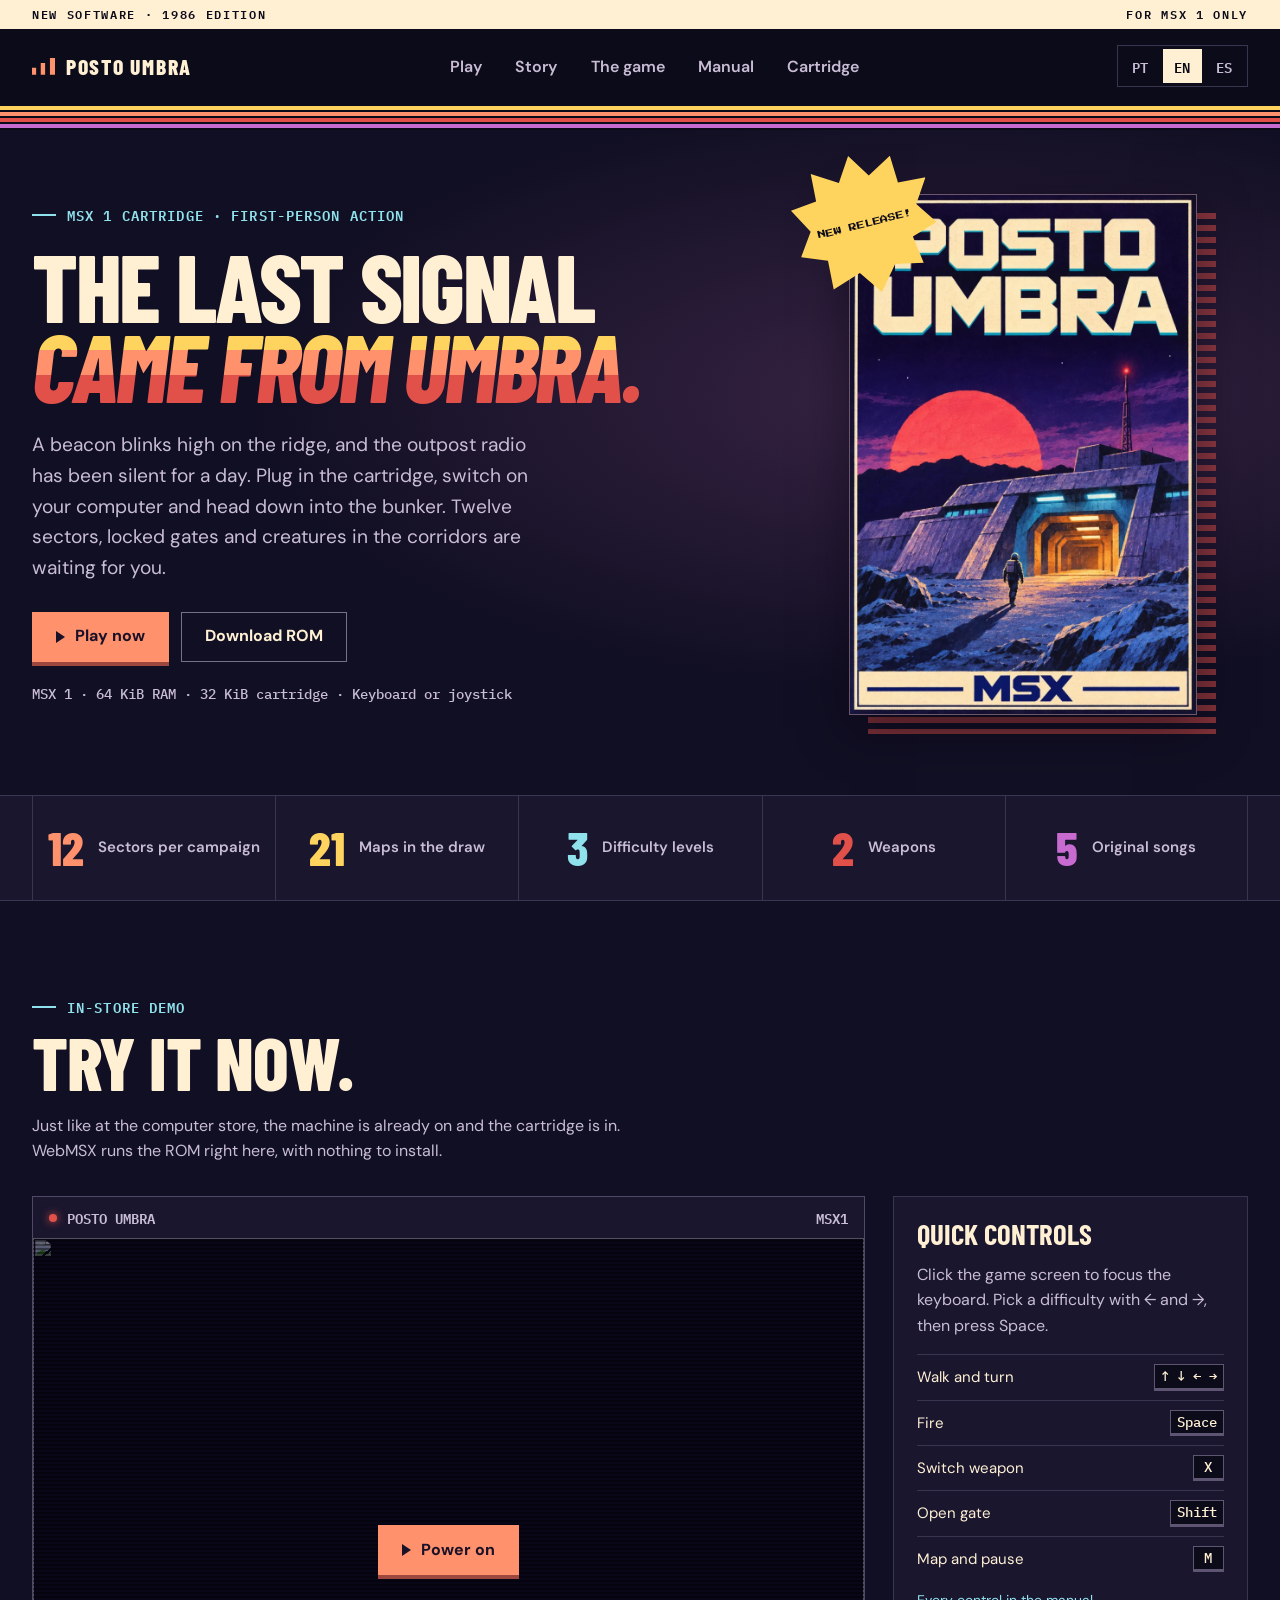
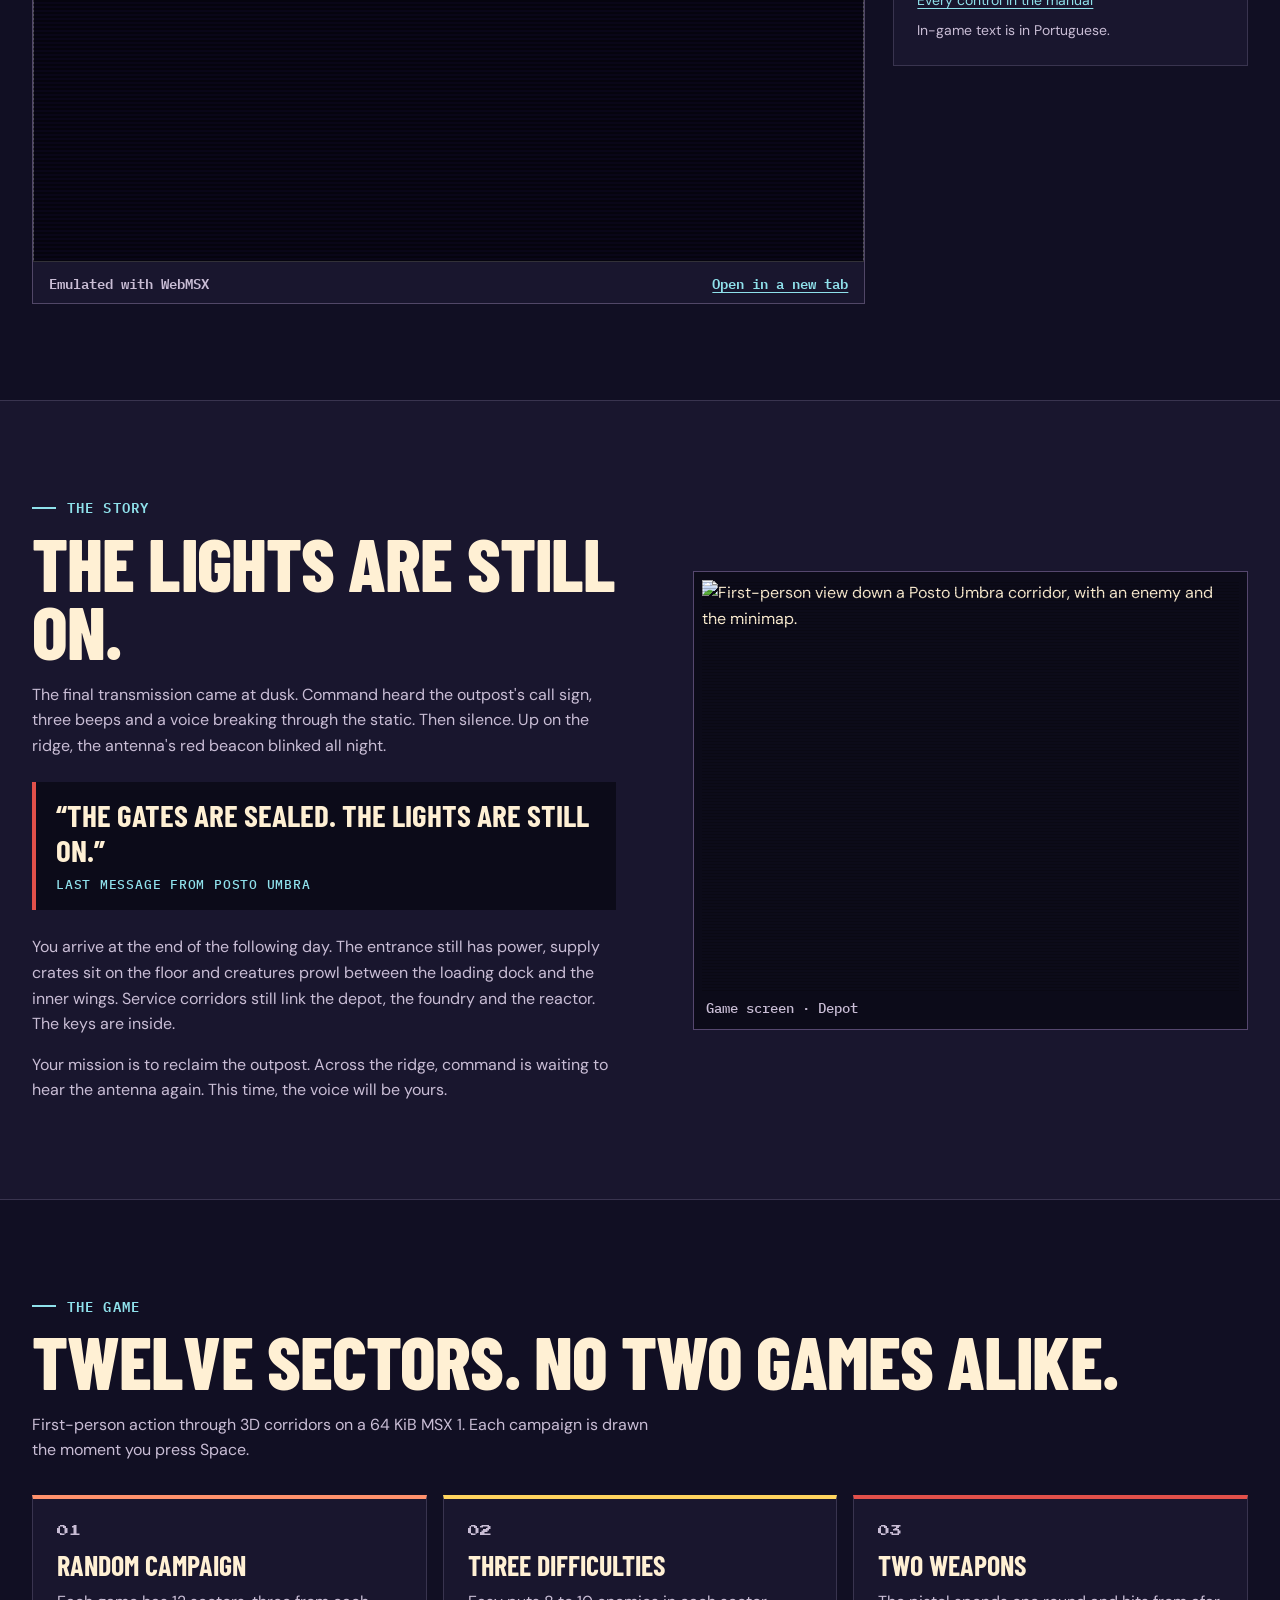
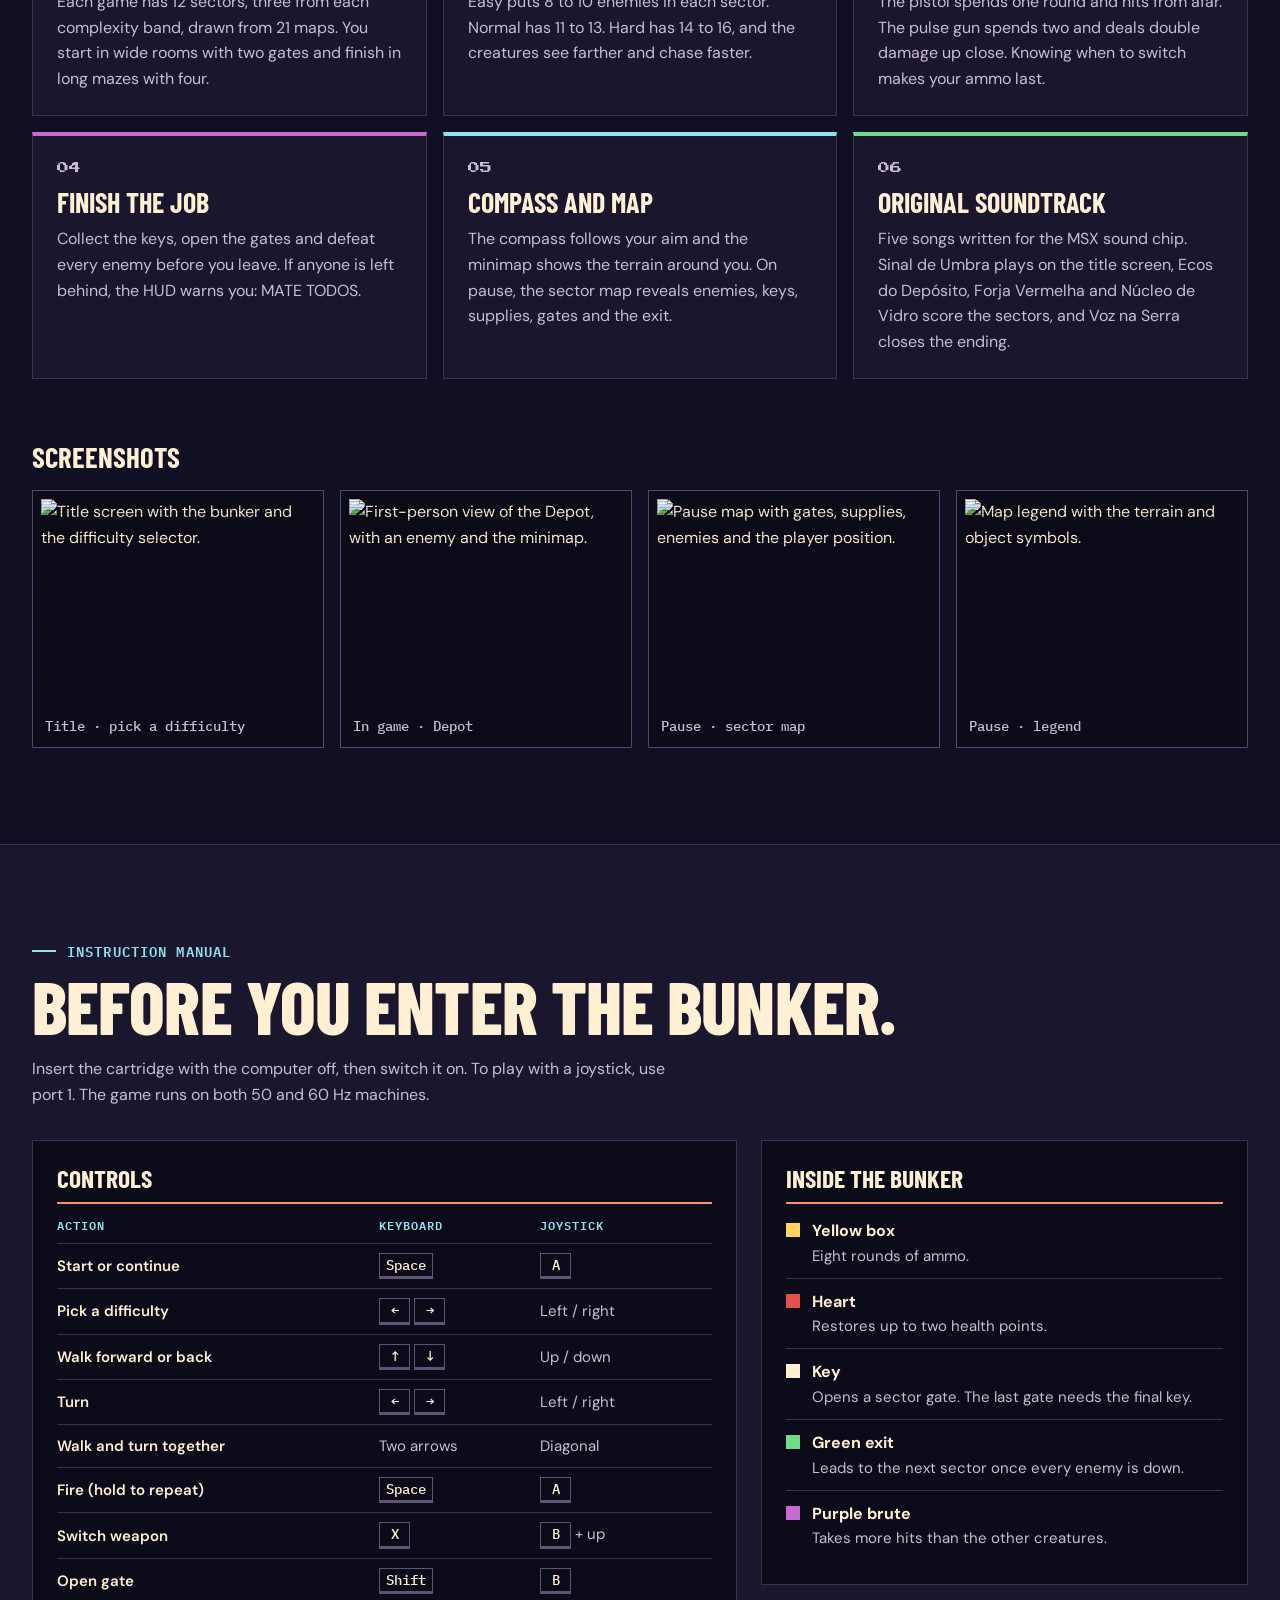
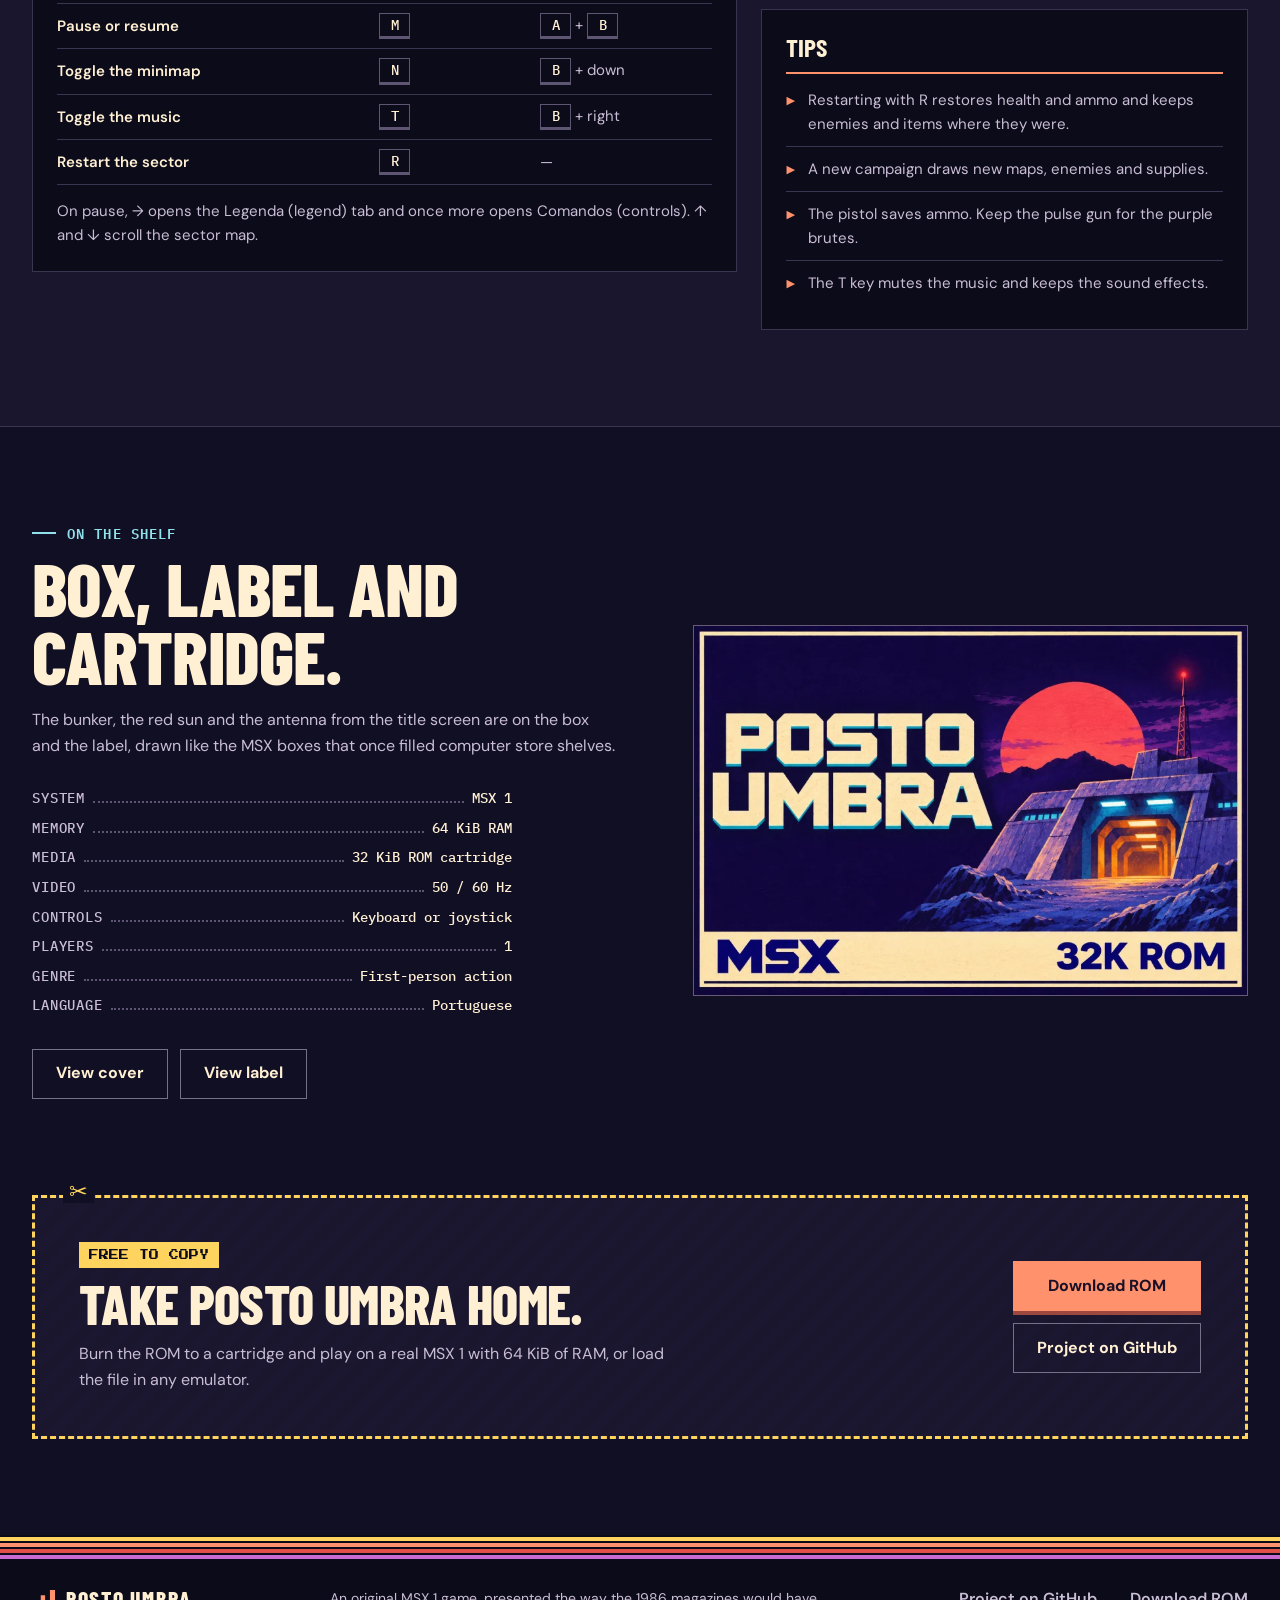
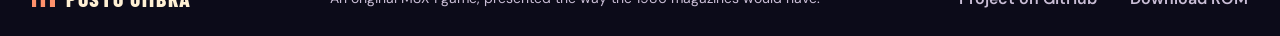
==== commit 6fa1cb7d: "Adiciona o atalho make final e atualiza o site para cinco músicas `make final` gera uma ROM de desen" ====
--- a/site/index.html
+++ b/site/index.html
@@ -2,7 +2,7 @@
 <html lang="pt-BR">
 <head>
   <meta charset="utf-8">
-  <meta name="viewport" content="width=device-width, initial-scale=1">
+  <meta name="viewport" content="width=device-width, initial-scale=1, viewport-fit=cover">
   <meta name="theme-color" content="#110f23">
   <meta name="description" content="Posto Umbra, cartucho de ação em primeira pessoa para MSX 1. Doze setores, portões trancados e criaturas nos corredores. Jogue no navegador ou baixe a ROM.">
   <meta property="og:type" content="website">
@@ -73,7 +73,7 @@
         <div><dt data-copy="statMaps">Mapas no sorteio</dt><dd>21</dd></div>
         <div><dt data-copy="statLevels">Dificuldades</dt><dd>3</dd></div>
         <div><dt data-copy="statWeapons">Armas</dt><dd>2</dd></div>
-        <div><dt data-copy="statSongs">Músicas originais</dt><dd>4</dd></div>
+        <div><dt data-copy="statSongs">Músicas originais</dt><dd>5</dd></div>
       </dl>
     </section>
 
@@ -87,6 +87,10 @@
         <div class="console">
           <div class="console-header"><span class="console-led" aria-hidden="true"></span><span>POSTO UMBRA</span><span id="release-version">MSX1</span></div>
           <div class="console-screen" id="console-screen">
+            <div class="immersive-bar">
+              <button type="button" class="immersive-exit" id="immersive-exit"><span aria-hidden="true">✕</span> <span data-copy="exitGame">Sair do jogo</span></button>
+              <span class="immersive-hint" data-copy="rotateHint">Gire o aparelho para uma tela maior.</span>
+            </div>
             <div class="console-poster" id="console-poster">
               <img src="assets/title.png" width="544" height="416" loading="lazy" alt="" aria-hidden="true">
               <button type="button" class="button primary" data-start><span class="play-icon" aria-hidden="true"></span><span data-copy="launch">Ligar o micro</span></button>
@@ -101,7 +105,7 @@
         <aside class="play-guide" aria-labelledby="controls-title">
           <h3 id="controls-title" data-copy="controlsTitle">Comandos rápidos</h3>
           <p class="keyboard-hint" data-copy="startHint">Clique na tela do jogo para ativar o teclado. Escolha a dificuldade com ← e → e pressione Espaço.</p>
-          <p class="touch-hint" data-copy="touchHint">Use as setas na tela e toque em A para começar. Na horizontal, sobra mais espaço para jogar.</p>
+          <p class="touch-hint" data-copy="touchHint">Toque em Ligar o micro e o jogo ocupa a tela inteira, com o direcional à esquerda e os botões A e B à direita. Toque em A para começar.</p>
           <dl class="key-list">
             <div><dt data-copy="keyMove">Andar e girar</dt><dd><kbd aria-label="Setas" data-label="arrows">↑ ↓ ← →</kbd></dd></div>
             <div><dt data-copy="keyFire">Atirar</dt><dd><kbd data-copy="keySpace">Espaço</kbd></dd></div>
@@ -164,7 +168,7 @@
         </li>
         <li>
           <h3 data-copy="f6Title">Trilha original</h3>
-          <p data-copy="f6Body">Quatro músicas feitas para o chip de som do MSX. Sinal de Umbra toca na abertura. Ecos do Depósito, Forja Vermelha e Núcleo de Vidro acompanham os setores.</p>
+          <p data-copy="f6Body">Cinco músicas feitas para o chip de som do MSX. Sinal de Umbra toca na abertura, Ecos do Depósito, Forja Vermelha e Núcleo de Vidro acompanham os setores, e Voz na Serra embala o final.</p>
         </li>
       </ol>
 
--- a/site/styles.css
+++ b/site/styles.css
@@ -298,6 +298,55 @@
 .console-poster img { position: absolute; inset: 0; width: 100%; height: 100%; object-fit: cover; z-index: -2; image-rendering: pixelated; }
 .console-screen iframe { display: block; width: 100%; height: 100%; border: 0; }
 .console-note { margin: 0 16px 12px; color: var(--muted); }
+
+/* Emulador em tela cheia no celular */
+.immersive-bar { display: none; }
+html.player-open, html.player-open body { overflow: hidden; }
+.console-screen.immersive {
+  position: fixed;
+  z-index: 100;
+  inset: 0;
+  width: 100%;
+  height: 100vh;
+  height: 100dvh;
+  aspect-ratio: auto;
+  display: flex;
+  flex-direction: column;
+  background: #070611;
+}
+.console-screen.immersive .immersive-bar {
+  display: flex;
+  flex: none;
+  align-items: center;
+  gap: 12px;
+  padding: max(8px, env(safe-area-inset-top)) 12px 8px;
+  border-bottom: 1px solid var(--line);
+  background: var(--surface-deep);
+}
+.console-screen.immersive iframe { flex: 1; min-height: 0; height: auto; }
+.immersive-exit {
+  flex: none;
+  min-height: 40px;
+  padding: 6px 14px;
+  border: 1px solid #777089;
+  background: transparent;
+  color: var(--cream);
+  font: 700 .9375rem/1 var(--body);
+  cursor: pointer;
+}
+.immersive-hint { color: var(--muted); font: 500 .8125rem/1.3 var(--mono); }
+@media (orientation: landscape) {
+  .console-screen.immersive .immersive-bar {
+    position: absolute;
+    bottom: max(6px, env(safe-area-inset-bottom));
+    left: max(6px, env(safe-area-inset-left));
+    padding: 0;
+    border: 0;
+    background: none;
+  }
+  .immersive-exit { min-height: 34px; padding: 4px 10px; background: #0c0b19cc; font-size: .8125rem; }
+  .immersive-hint { display: none; }
+}
 
 .play-guide { background: var(--surface); border: 1px solid var(--line); padding: 23px; }
 .play-guide h3 { font: 700 1.8rem/1 var(--condensed); text-transform: uppercase; }
